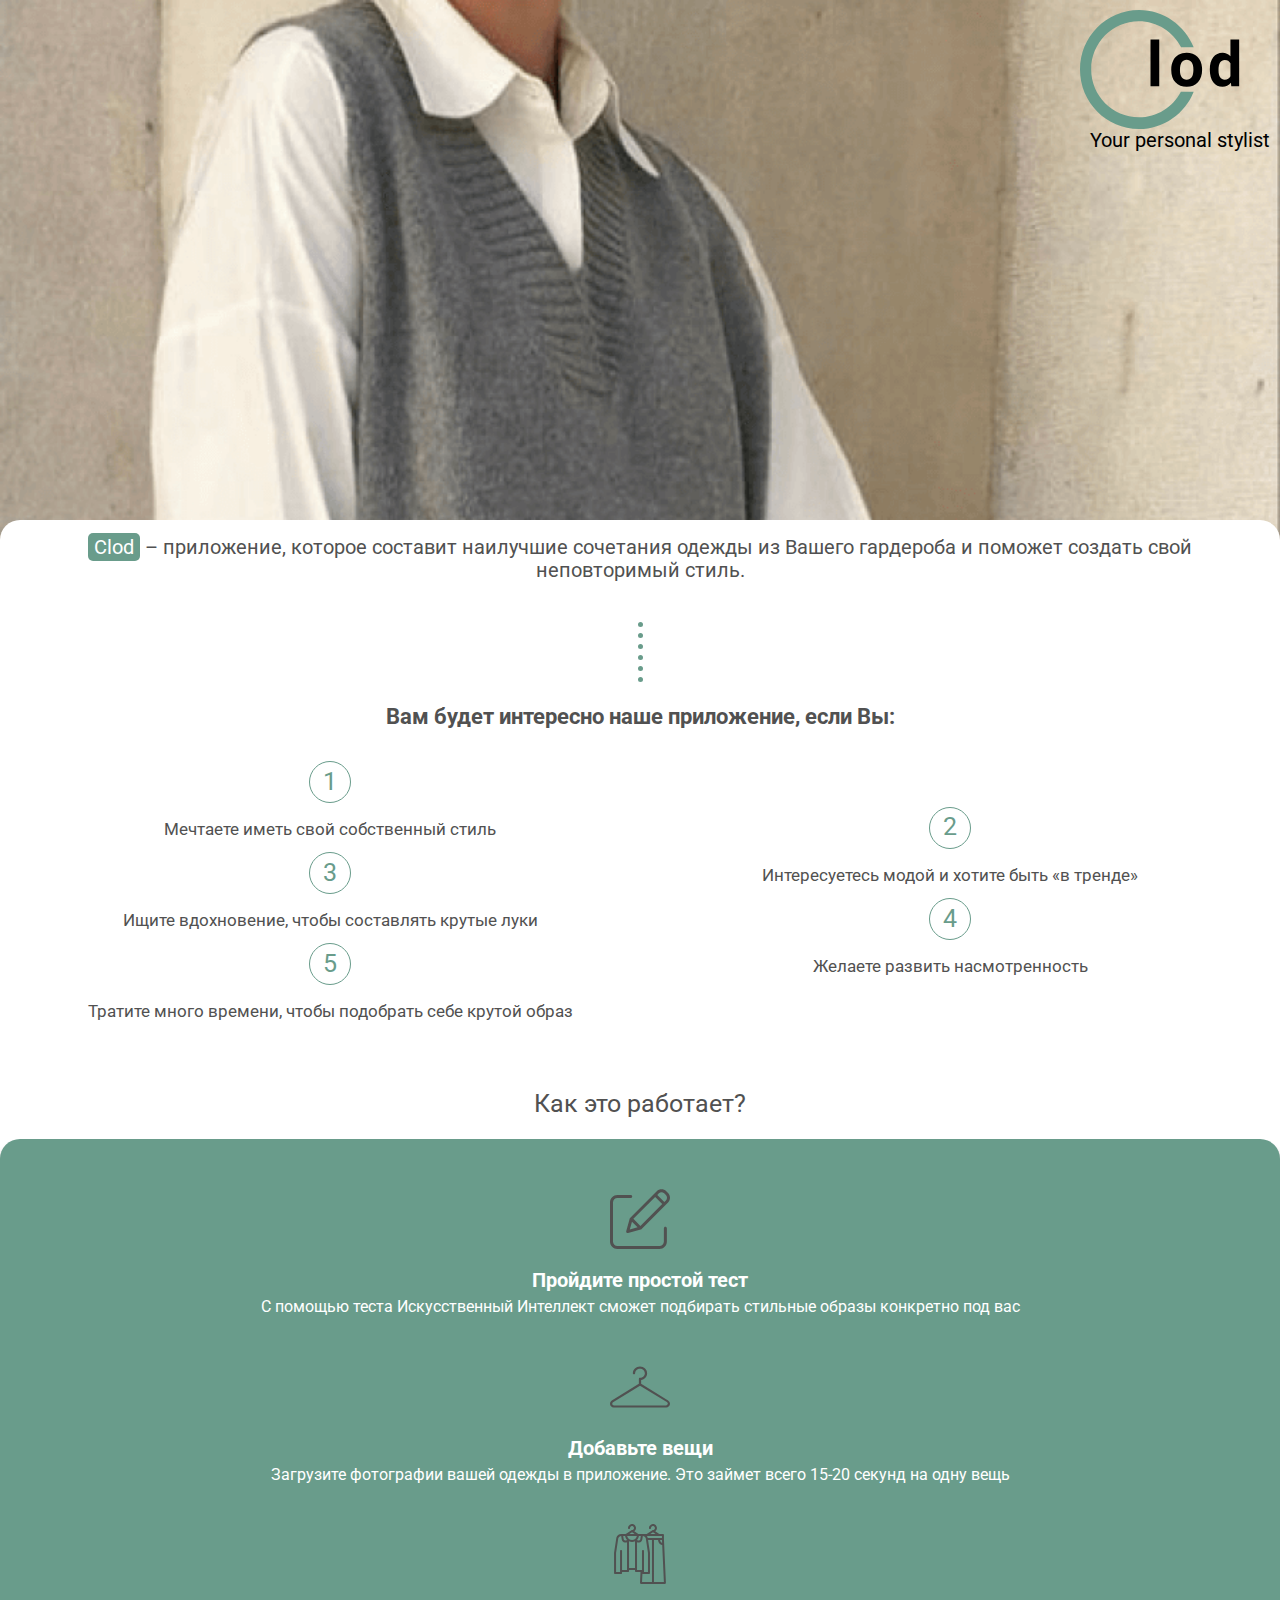
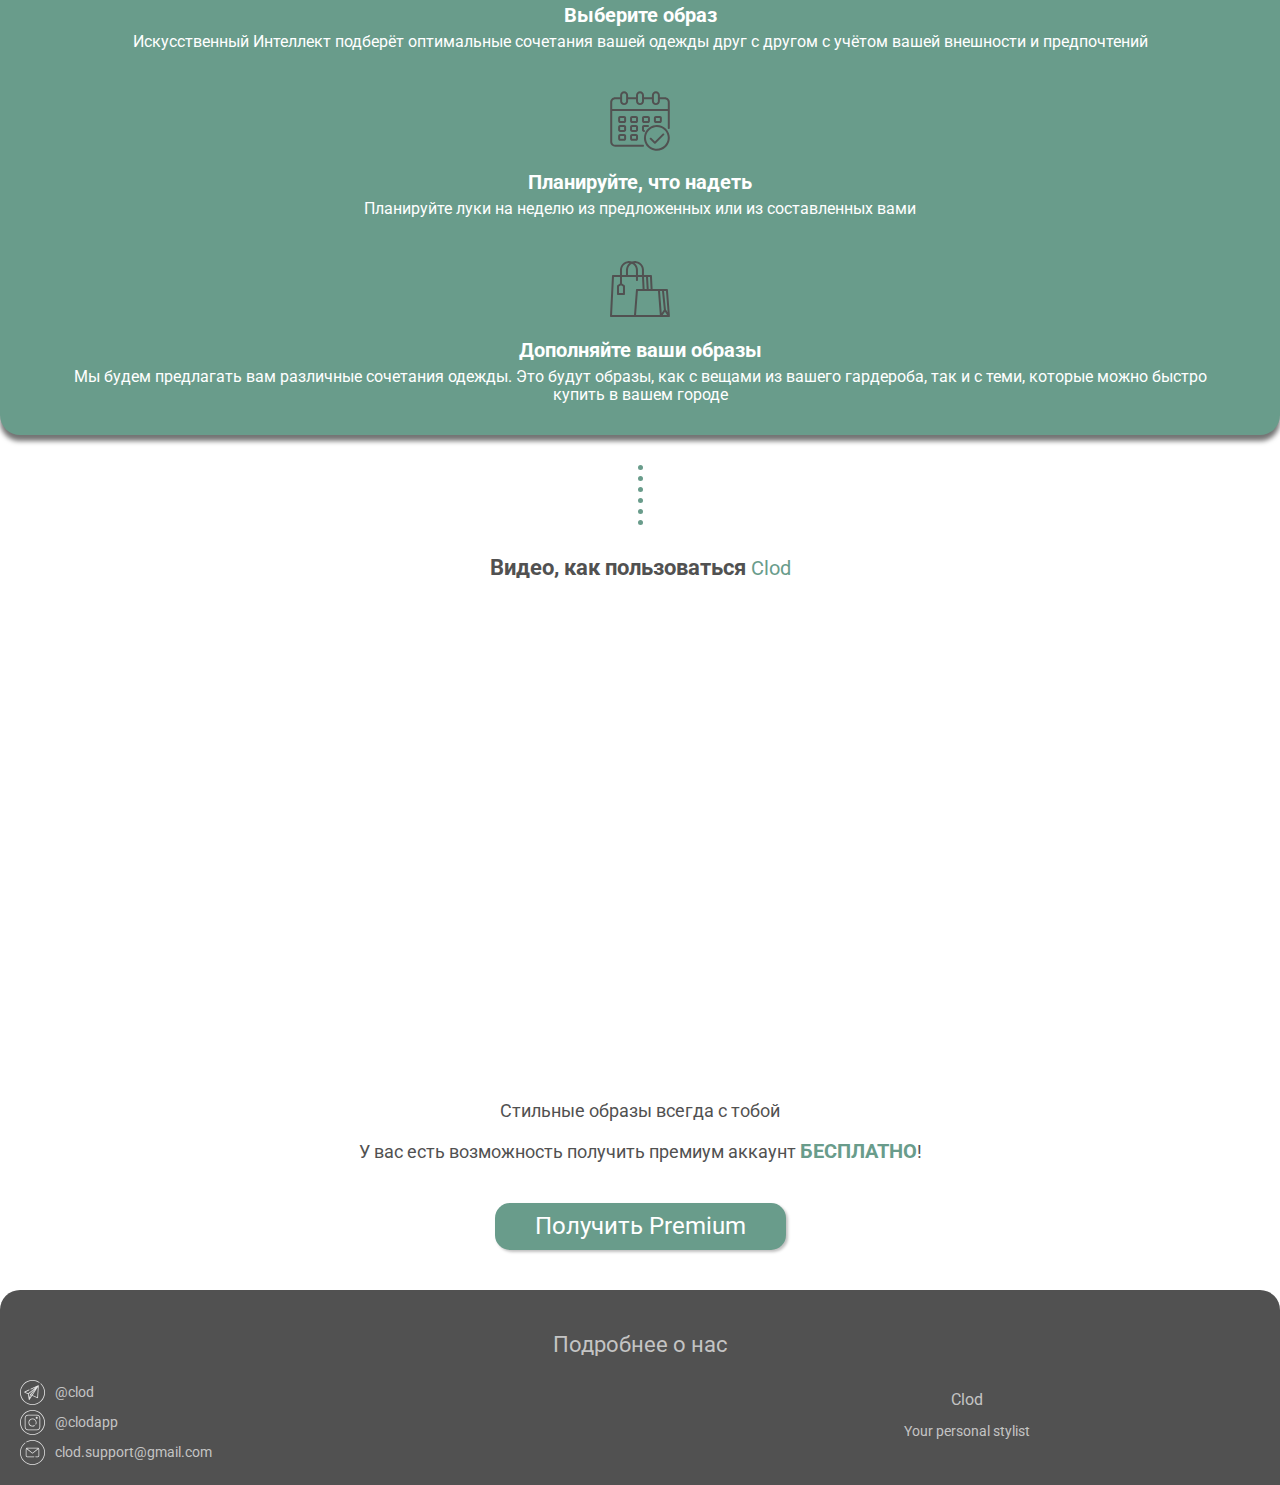
==== index.html @ 29c3e9a2 "правки" ====
<!DOCTYPE html>
<html lang="en">

<head>
    <meta charset="UTF-8">
    <meta name="viewport" content="width=device-width, initial-scale=1.0">
    <title>Clod</title>
    <link rel="shortcut icon" href="./public/logo.svg">
    <link rel="stylesheet" href="style.css">
    <link rel="stylesheet" href="normalize.css">
    <link href="https://fonts.googleapis.com/css2?family=Roboto&display=swap" rel="stylesheet">
</head>

<body>
    <header>
        <div>
            <img src="./public/logo.svg" alt="">
            <span>Your personal stylist</span>
        </div>
    </header>
    <section class="interest">
        <p class="interest_text">
            <span class="interest_text_label">Clod</span>
            – приложение, которое составит наилучшие сочетания одежды из Вашего гардероба и поможет создать свой неповторимый стиль.
        </p>
        <li class="dots">
            <ul class="dots_element"></ul>
            <ul class="dots_element"></ul>
            <ul class="dots_element"></ul>
            <ul class="dots_element"></ul>
            <ul class="dots_element"></ul>
            <ul class="dots_element"></ul>
        </li>
        <div class="condition">
            <p class="condition_text">
                Вам будет интересно наше приложение, если Вы:
            </p>
            <li class="condition_pointList">
                <ul class="condition_point">
                    <div><span>1</span></div>
                    <p>Мечтаете иметь свой собственный стиль</p>
                </ul>
                <ul class="condition_point">
                    <div><span>2</span></div>
                    <p>Интересуетесь модой и хотите быть «в тренде»</p>
                </ul>
                <ul class="condition_point">
                    <div><span>3</span></div>
                    <p>Ищите вдохновение, чтобы составлять крутые луки</p>
                </ul>
               
                <ul class="condition_point">
                    <div><span>4</span></div>
                    <p>Желаете развить насмотренность</p>
                </ul>
                <ul class="condition_point">
                    <div><span>5</span></div>
                    <p>Тратите много времени, чтобы подобрать себе крутой образ</p>
                </ul>

            </li>
        </div>
        <h2 class="how_header">
            Как это работает?
        </h2>
    </section>
    <section class="how">
        <div class="how_point">
            <img src="./public/pen.svg" alt="">
            <h3>Пройдите простой тест</h3>
            <p>С помощью теста Искусственный Интеллект сможет подбирать стильные образы конкретно под вас</p>
        </div>
        <div class="how_point">
            <img src="./public/hanger.svg" alt="">
            <h3>Добавьте вещи</h3>
            <p>Загрузите фотографии вашей одежды в приложение. Это займет всего 15-20 секунд на одну вещь</p>
        </div>
        <div class="how_point">
            <img src="./public/cloths.svg" alt="">
            <h3>Выберите образ</h3>
            <p>Искусственный Интеллект подберёт оптимальные сочетания вашей одежды друг с другом с учётом вашей
                внешности и предпочтений</p>
        </div>
        <div class="how_point">
            <img src="./public/calendar.svg" alt="">
            <h3>Планируйте, что надеть</h3>
            <p>Планируйте луки на неделю из предложенных или из составленных вами</p>
        </div>
        <div class="how_point">
            <img src="./public/package.svg" alt="">
            <h3>Дополняйте ваши образы</h3>
            <p>Мы будем предлагать вам различные сочетания одежды. Это будут образы, как с вещами из вашего гардероба,
                так и с теми, которые можно быстро купить в вашем городе</p>
        </div>
    </section>
    <section class="video">
        <li class="dots">
            <ul class="dots_element"></ul>
            <ul class="dots_element"></ul>
            <ul class="dots_element"></ul>
            <ul class="dots_element"></ul>
            <ul class="dots_element"></ul>
            <ul class="dots_element"></ul>
        </li>
        <h2 class="video_header">Видео, как пользоваться <span>Clod</span></h2>
            <iframe width="270" height="480" src="https://www.youtube.com/embed/_zCqvM69q6k" frameborder="0" allow="accelerometer; autoplay; clipboard-write; encrypted-media; gyroscope; picture-in-picture" allowfullscreen></iframe>

        <h3 class="video_style">Стильные образы всегда с тобой</h3>
        <h4 class="video_get">У вас есть возможность получить премиум аккаунт <span>БЕСПЛАТНО</span>!</h4>
        <a href="./thank.html" class="video_button">Получить Premium</a>
    </section>
    <footer>
        <h3 class="footer_header">Подробнее о нас</h3>
        <div class="footer_contactData">
            <div>
                <img src="./public/teleg.svg" alt="">
                <a href="https://t.me/clodapp">@clod</a>
            </div>
            <div>
                <img src="./public/inst.svg" alt="">
                <a href="https://www.instagram.com/clod.app/">@clodapp</a>
            </div>
            <div>
                <img src="./public/mail.svg" alt="">
                <a href="mailto: clod.support@gmail.com">clod.support@gmail.com</a>
            </div>
        </div>

        <div class="footer_tagline">
            <h4>Clod</h4>
            <p>Your personal stylist</p>
        </div>
    </footer>
</body>

</html>
---- style.css ----
* {
    font-family: 'Roboto', sans-serif;
font-style: normal;
font-weight: normal;
font-size: 20px;
text-align: center;
}

a, a:hover, a:focus, a:active {
    text-decoration: none;
    color: inherit;
}

/* HEADER */

header {
    background-image: url('./public/header_bg.png');
    background-repeat: no-repeat;
    background-size: cover;
    min-height: 60vh;
}

header div {
    padding-top: 10px;
    display: grid;
    flex-direction: column;
    justify-content: end;
    align-items: flex-end;
}


/* INTEREST */

.interest {
    margin-bottom: 0;
}
.interest_text{
    position: relative;
    top: -40px;
    background-color: white;
    border-top-left-radius: 20px;
    border-top-right-radius: 20px;
    padding: 16px 16px 0 16px;
    margin-bottom: 0;
    color: #515151;
}

.interest_text_label {
    color: white;
    background-color: #699C8B;
    padding: 2px 6px;
    border-radius: 5px;
}


.dots {
    display: grid;
    row-gap: 6px;
    justify-content: center;
    margin-top: 0px;
}
.dots_element {
    margin: 0px;
    padding-inline-start:unset;
    content: '';
    width: 5px;
    height: 5px;
    background-color: #699C8B;
    border-radius: 50%;
}

.condition_text {
    font-size: 22px;
    font-weight: bold;
    color: #515151;
}

.condition_pointList {
    display: grid;
    padding: 10px;
}

.condition_point {
    padding-inline-start: unset;
    display: grid;
    grid-auto-flow: row;
    width: 50vw;
    margin-top: -70px;
}

.condition_point:first-child {
    margin-top: 0;
}

.condition_point:nth-child(2n) {
    justify-self: flex-end;
}

.condition_point div {
    display: grid;
    width: 40px;
    height: 40px;
    border-radius: 50%;
    border: 1px solid #699C8B;
    color: #699C8B;
    font-size: 24px;
    justify-content: center;
    align-content: center;
    justify-self: center;
}

.condition_point div span {
    font-size: 25px;
}


.condition_point p {
    font-size: 17px;
    color: #515151;
}

.how_header {
    color: #515151;
    font-size: 25px;
}

/* HOW */


.how {
    background: #699C8B;
    border-radius: 20px;
    padding: 20px 36px;
    -webkit-box-shadow: 0px 6px 5px 0px rgba(0,0,0,0.55);
-moz-box-shadow: 0px 6px 5px 0px rgba(0,0,0,0.55);
box-shadow: 0px 6px 5px 0px rgba(0,0,0,0.55);
}

.how_point {
    display: grid;
    color: white;
    justify-content: center;
    align-content: center;
    align-items: center;
}

.how_point img {
    width: 60px;
    height: 60px;
    justify-self: center;
    margin-bottom: 14px;
    margin-top: 30px;
}

.how_point h3 {
    font-size: 20px;
    width: 500;
    margin: 6px;
    font-weight: bold;
}

.how_point p {
    font-size: 16px;
    width: 400;
    margin: 0px 10px 10px;
}



/* VIDEO */

.video {
    margin-top: 30px;
}

.video_header {
    font-size: 22px;
    color: #515151;
    margin-top: 30px;
    font-weight: bold;
}

.video_header span {
    color:#699C8B;
}

.video_style {
    font-size: 18px;
    color: #515151;
}

.video_get {
    font-size: 18px;
    color: #515151;
    margin: 10px;
}

.video_get span{
    color:#699C8B;
    font-weight: bold;
}

.video_button {
    display: inline-block;
    color: white;
    border: none;
    outline: none;
    background-color: #699C8B;
    font-size: 24px;
    margin-top: 30px;
    margin-bottom: 40px;
    padding: 10px 40px;
    border-radius: 15px;
    text-decoration: none;
    -webkit-box-shadow: 2px 2px 3px rgba(0, 0, 0, 0.25);
-moz-box-shadow: 2px 2px 3px rgba(0, 0, 0, 0.25);
box-shadow: 2px 2px 3px rgba(0, 0, 0, 0.25);
}



/* FOOTER */

footer{ 
    background-color: #515151;
    color: #C4C4C4;
    border-top-left-radius: 20px;
    border-top-right-radius: 20px;
    padding: 20px;
    display: grid;
    grid-template-areas:
     'header header'
     'data tagline'
    ;
}

.footer_header {
    grid-area: header;
    font-size: 22px;
}

.footer_contactData {
    grid-area: data;
    display: grid;
    gap: 5px;
}

.footer_contactData div {
    display: grid;
    grid-auto-flow: column;
    justify-content: start;
    gap: 10px;
    align-content: center;
    align-items: center;
}

.footer_contactData img {
    width: 25px;
    height: 25px;
}
.footer_contactData a {
    font-size: 14px;
}


.footer_tagline {
    grid-area: tagline;
    justify-self: center;
    align-self: center;
}

.footer_tagline h4 {
    font-size: 16px;
    margin: 0px;
}

.footer_tagline p {
    font-size: 14px;
}
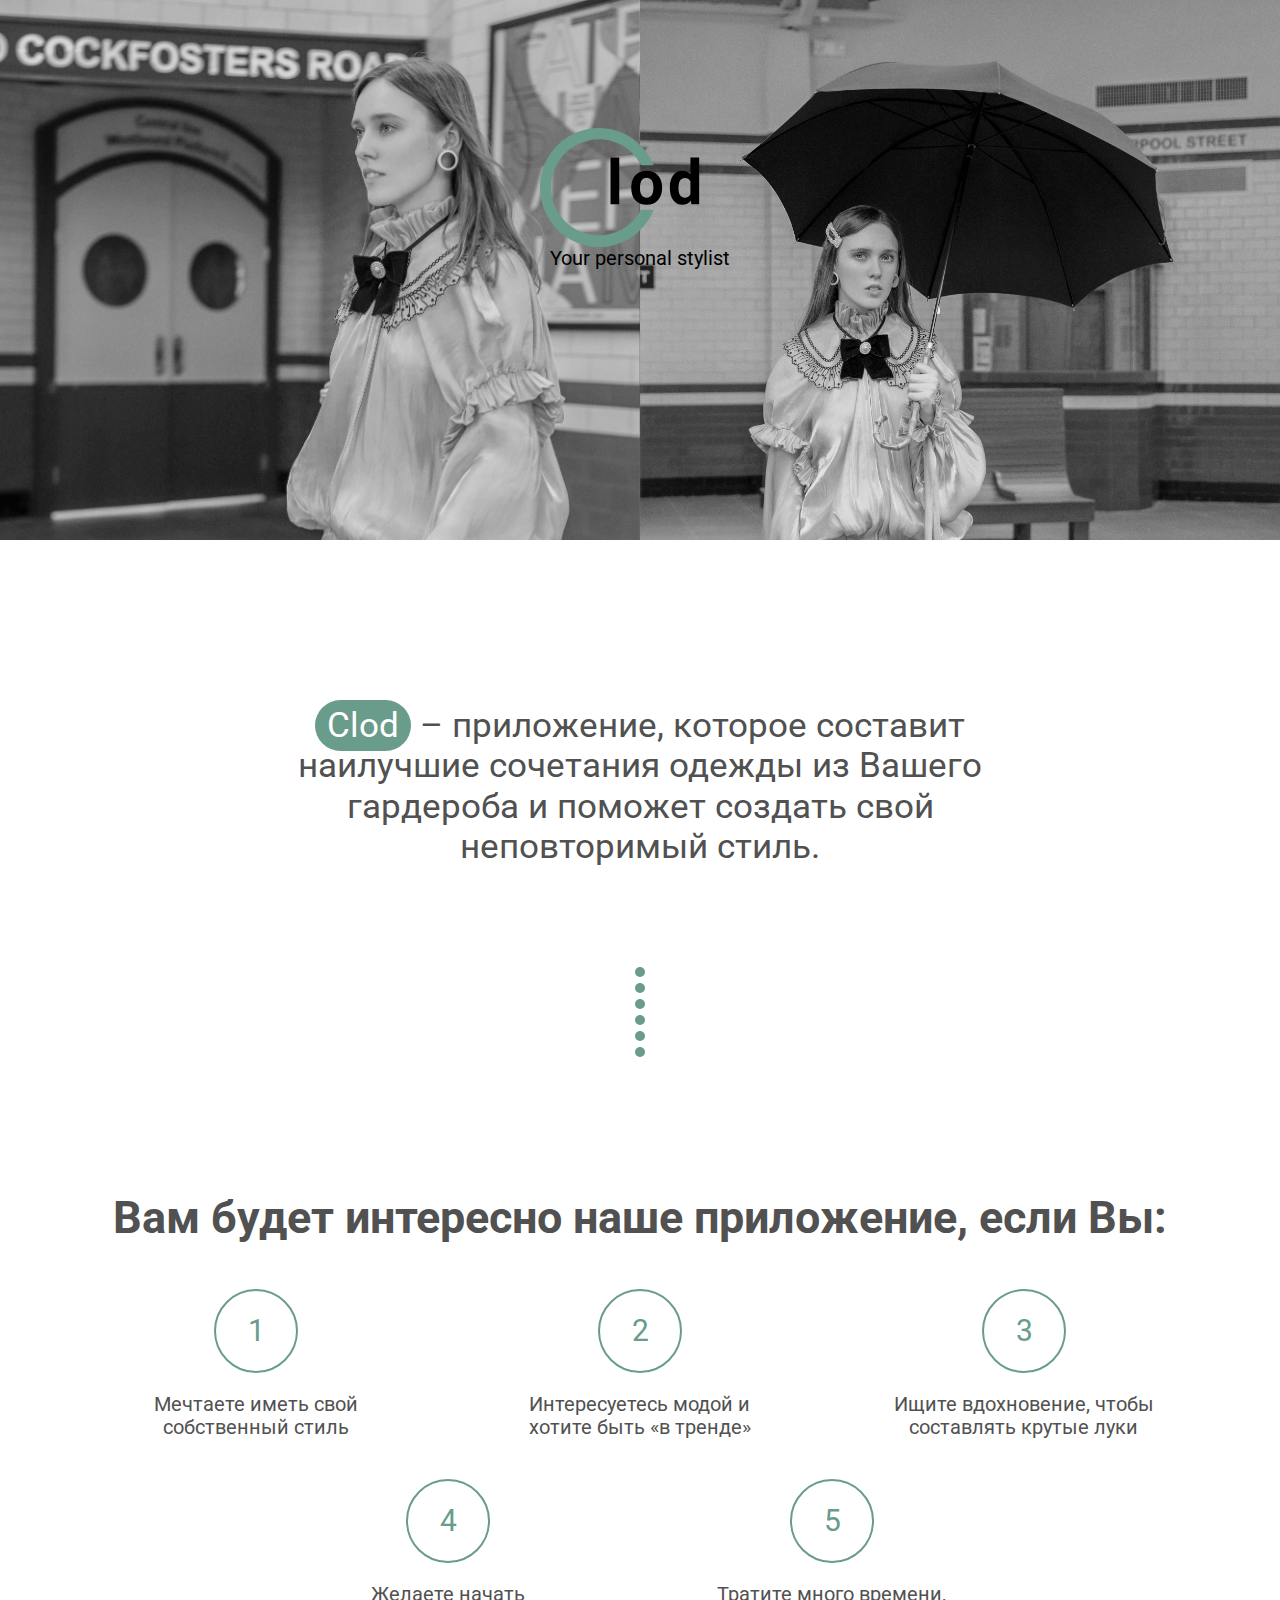
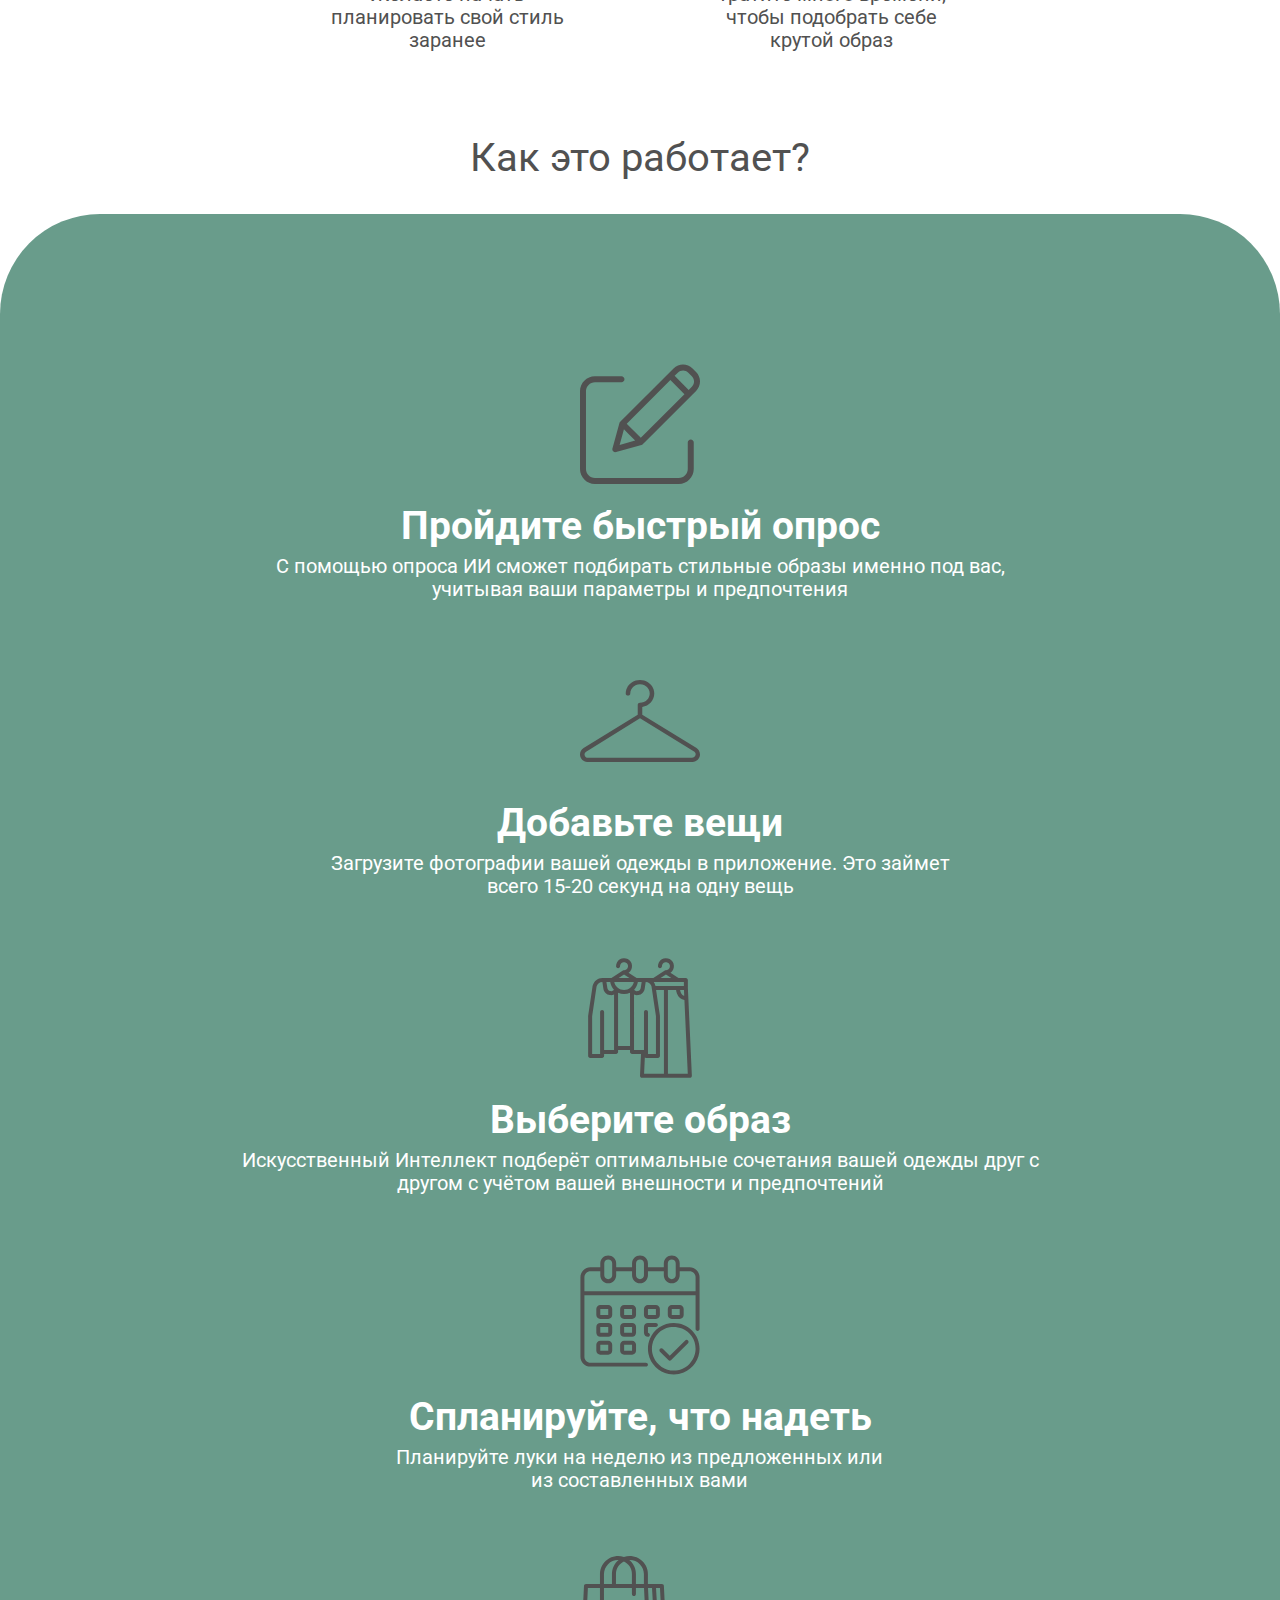
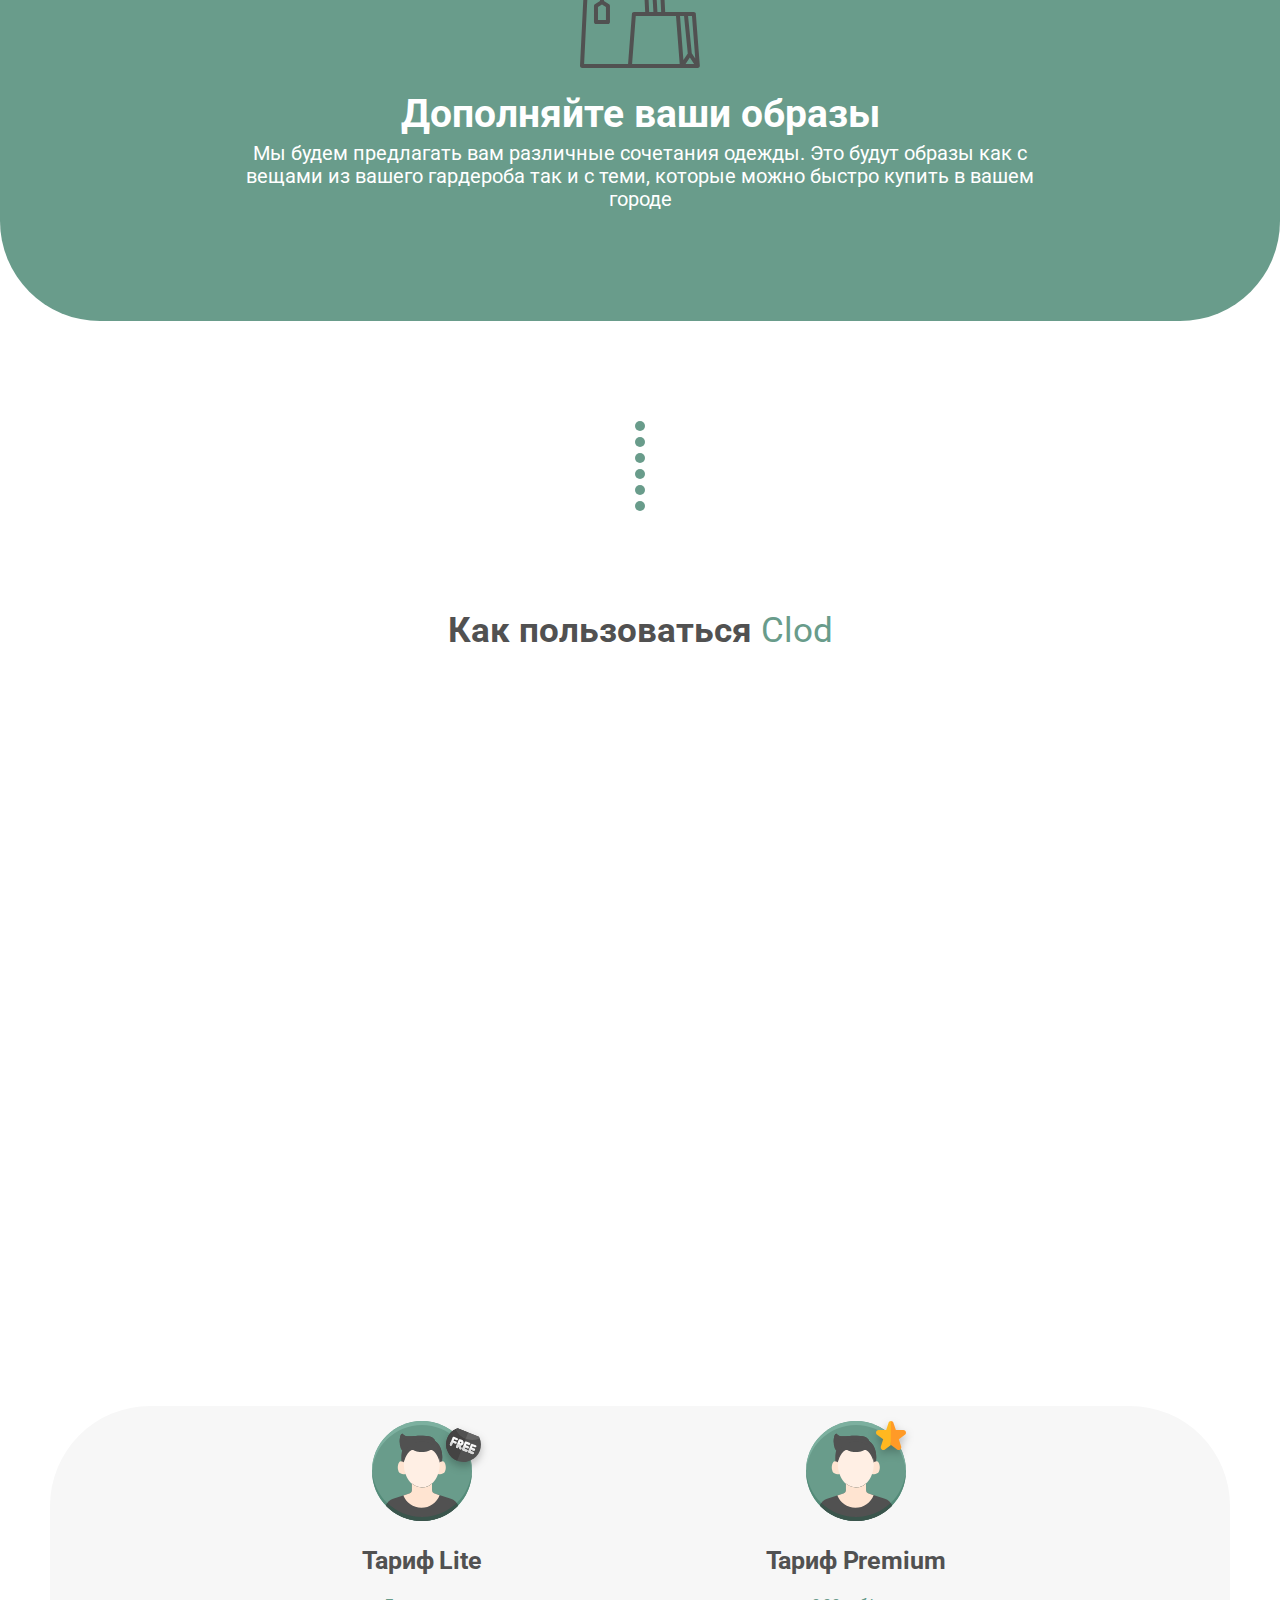
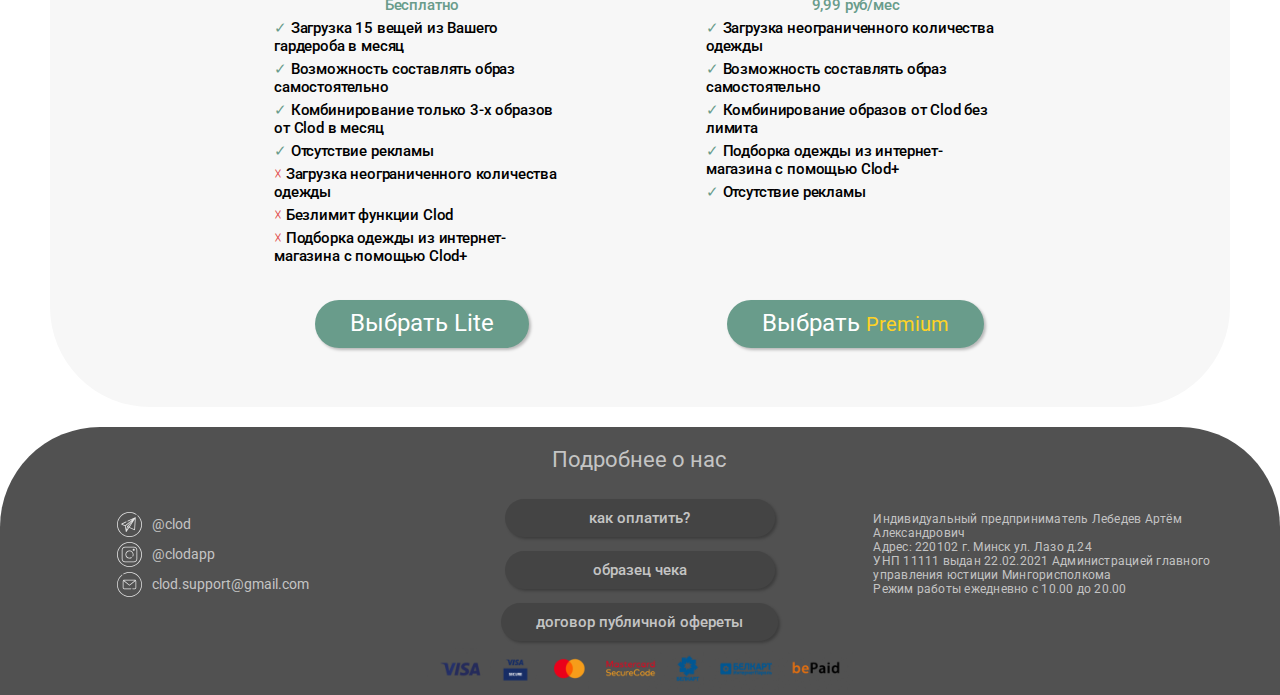
==== commit 38a4a00b: "desktop design" ====
--- a/index.html
+++ b/index.html
@@ -8,15 +8,20 @@
     <link rel="shortcut icon" href="./public/logo.svg">
     <link rel="stylesheet" href="style.css">
     <link rel="stylesheet" href="normalize.css">
+    <link rel="stylesheet" href="desktop.css">
     <link href="https://fonts.googleapis.com/css2?family=Roboto&display=swap" rel="stylesheet">
 </head>
 
 <body>
     <header>
-        <div>
-            <img src="./public/logo.svg" alt="">
-            <span>Your personal stylist</span>
+        <div class="pic1">
+            <div class="logo">
+                <img src="./public/logo.svg" alt="">
+                <span>Your personal stylist</span>
+            </div>
         </div>
+        <div class="pic2"></div>
+       
     </header>
     <section class="interest">
         <p class="interest_text">
@@ -51,7 +56,7 @@
                
                 <ul class="condition_point">
                     <div><span>4</span></div>
-                    <p>Желаете развить насмотренность</p>
+                    <p>Желаете начать планировать свой стиль заранее</p>
                 </ul>
                 <ul class="condition_point">
                     <div><span>5</span></div>
@@ -67,8 +72,8 @@
     <section class="how">
         <div class="how_point">
             <img src="./public/pen.svg" alt="">
-            <h3>Пройдите простой тест</h3>
-            <p>С помощью теста Искусственный Интеллект сможет подбирать стильные образы конкретно под вас</p>
+            <h3>Пройдите быстрый опрос</h3>
+            <p>С помощью опроса ИИ сможет подбирать стильные образы именно под вас, учитывая ваши параметры и предпочтения</p>
         </div>
         <div class="how_point">
             <img src="./public/hanger.svg" alt="">
@@ -83,13 +88,13 @@
         </div>
         <div class="how_point">
             <img src="./public/calendar.svg" alt="">
-            <h3>Планируйте, что надеть</h3>
+            <h3>Спланируйте, что надеть</h3>
             <p>Планируйте луки на неделю из предложенных или из составленных вами</p>
         </div>
         <div class="how_point">
             <img src="./public/package.svg" alt="">
             <h3>Дополняйте ваши образы</h3>
-            <p>Мы будем предлагать вам различные сочетания одежды. Это будут образы, как с вещами из вашего гардероба,
+            <p>Мы будем предлагать вам различные сочетания одежды. Это будут образы как с вещами из вашего гардероба
                 так и с теми, которые можно быстро купить в вашем городе</p>
         </div>
     </section>
@@ -102,14 +107,56 @@
             <ul class="dots_element"></ul>
             <ul class="dots_element"></ul>
         </li>
-        <h2 class="video_header">Видео, как пользоваться <span>Clod</span></h2>
-            <iframe width="270" height="480" src="https://www.youtube.com/embed/_zCqvM69q6k" frameborder="0" allow="accelerometer; autoplay; clipboard-write; encrypted-media; gyroscope; picture-in-picture" allowfullscreen></iframe>
+        <h2 class="video_header">Как пользоваться <span>Clod</span></h2>
+            <iframe width="270" height="480" src="https://www.youtube.com/embed/vIPNfnZXNJo" frameborder="0" allow="accelerometer; autoplay; clipboard-write; encrypted-media; gyroscope; picture-in-picture" allowfullscreen></iframe>
 
-        <h3 class="video_style">Стильные образы всегда с тобой</h3>
-        <h4 class="video_get">У вас есть возможность получить премиум аккаунт <span>БЕСПЛАТНО</span>!</h4>
-        <a href="./thank.html" class="video_button">Получить Premium</a>
+      
+        <div class="price" >
+            <div class="price_user">
+                <div class="price_user-img-container">
+                    <img src="./public/user.svg" alt=""><img class="additional" src="./public/free.svg" style="transform: translate(15px);" alt=""> 
+                </div>
+                <h2>Тариф Lite </2>
+                <h3>Бесплатно</h3>
+                <div>
+                    <p class="ok">✓ Загрузка 15 вещей из Вашего гардероба в месяц</p>
+                    <p class="ok">✓ Возможность составлять образ самостоятельно</p>
+                    <p class="ok">✓ Комбинирование только 3-х образов от Clod в месяц</p>
+                    <p class="ok">✓ Отсутствие рекламы</p>
+                    <p class="cross">☓ Загрузка неограниченного количества одежды</p>
+                    <p class="cross">☓ Безлимит функции Clod</p>
+                    <p class="cross">☓ Подборка одежды из интернет-магазина с помощью Clod+ </p>
+                </div>
+             
+                <a href="./app" class="video_button">Выбрать Lite</a>
+            </div>
+            <div class="price_user">
+                <div class="price_user-img-container">
+                    <img src="./public/user.svg" alt=""><img class="additional" src="./public/start.svg" alt=""> 
+                </div>
+               
+                <h2>Тариф Premium </2>
+                <h3>9,99 руб/мес</h3>
+                <div>
+                    <p class="ok">✓ Загрузка неограниченного количества одежды</p>
+                    <p class="ok">✓ Возможность составлять образ самостоятельно</p>
+                    <p class="ok">✓ Комбинирование образов от Clod без лимита</p>
+                    <p class="ok">✓ Подборка одежды из интернет-магазина с помощью Clod+</p>
+                    <p class="ok">✓ Отсутствие рекламы</p>
+                </div>
+                <a href="./app" class="video_button">Выбрать <span>Premium</span></a>
+            </div>
+        </div>
     </section>
     <footer>
+        <div class="payments">
+            <a href="https://yadi.sk/i/N4idGKxlLxEtuQ" class="video_button">как оплатить?</a>
+            <a href="https://yadi.sk/d/qoUvsSC5tWFWOA" class="video_button">образец чека</a>
+            <a href="./public_offeret.html" class="video_button">договор публичной офереты</a>
+            <a href="https://bepaid.by/">
+                <img   src="./public/pay-icons.png" alt="">
+            </a>
+        </div>
         <h3 class="footer_header">Подробнее о нас</h3>
         <div class="footer_contactData">
             <div>
@@ -130,6 +177,18 @@
             <h4>Clod</h4>
             <p>Your personal stylist</p>
         </div>
+        <div id="wb_element_instance85" class="wb_element wb_text_element" data-plugin="TextArea" style=" line-height: normal;">
+            <p class="wb-stl-custom1"><span >Индивидуальный предприниматель Лебедев Артём Александрович</span></p>
+
+            <p class="wb-stl-custom1"><span >Адрес:&nbsp;220102&nbsp;г. Минск ул. Лазо д.24</span></p>
+            
+            <p class="wb-stl-custom1"><span >УНП&nbsp;11111 выдан&nbsp;22.02.2021&nbsp;Администрацией&nbsp;главного управления юстиции Мингорисполкома</span></p>
+            
+            
+            <p class="wb-stl-custom1"><span >Режим работы&nbsp;ежедневно с 10.00 до 20.00</span></p>
+            
+            
+            </div>
     </footer>
 </body>
 
--- a/style.css
+++ b/style.css
@@ -14,18 +14,20 @@
 /* HEADER */
 
 header {
-    background-image: url('./public/header_bg.png');
+    background-image: url('./public/header1.png');
     background-repeat: no-repeat;
     background-size: cover;
     min-height: 60vh;
 }
 
-header div {
-    padding-top: 10px;
+header .logo {
+    padding-top: 50px;
+    padding-left: 57px;
     display: grid;
     flex-direction: column;
-    justify-content: end;
-    align-items: flex-end;
+    justify-content: start;
+    align-items: flex-start;
+    align-content: flex-start;
 }
 
 
@@ -131,9 +133,6 @@
     background: #699C8B;
     border-radius: 20px;
     padding: 20px 36px;
-    -webkit-box-shadow: 0px 6px 5px 0px rgba(0,0,0,0.55);
--moz-box-shadow: 0px 6px 5px 0px rgba(0,0,0,0.55);
-box-shadow: 0px 6px 5px 0px rgba(0,0,0,0.55);
 }
 
 .how_point {
@@ -209,12 +208,19 @@
     font-size: 24px;
     margin-top: 30px;
     margin-bottom: 40px;
-    padding: 10px 40px;
-    border-radius: 15px;
+    padding: 10px 35px;
+    border-radius: 40px;
     text-decoration: none;
     -webkit-box-shadow: 2px 2px 3px rgba(0, 0, 0, 0.25);
 -moz-box-shadow: 2px 2px 3px rgba(0, 0, 0, 0.25);
 box-shadow: 2px 2px 3px rgba(0, 0, 0, 0.25);
+width: fit-content;
+justify-self: center;
+height: fit-content;
+}
+
+.video_button span {
+    color: #FFD226;
 }
 
 
@@ -226,23 +232,30 @@
     color: #C4C4C4;
     border-top-left-radius: 20px;
     border-top-right-radius: 20px;
-    padding: 20px;
-    display: grid;
-    grid-template-areas:
-     'header header'
-     'data tagline'
+    /* padding: 20px; */
+    display: grid;
+    grid-template-areas: 
+    'header'
+    'data'
+    'payments'
+    'info'
     ;
 }
+
+
 
 .footer_header {
     grid-area: header;
     font-size: 22px;
+    margin: 20px;
 }
 
 .footer_contactData {
     grid-area: data;
     display: grid;
     gap: 5px;
+
+    margin: 20px;
 }
 
 .footer_contactData div {
@@ -264,9 +277,12 @@
 
 
 .footer_tagline {
+    display: none;
     grid-area: tagline;
     justify-self: center;
     align-self: center;
+
+    margin: 20px;
 }
 
 .footer_tagline h4 {
@@ -276,4 +292,124 @@
 
 .footer_tagline p {
     font-size: 14px;
+}
+
+
+.wb_element {
+    margin: 20px;
+    grid-area: info;
+}
+
+.wb-stl-custom1 {
+    margin: 0;
+}
+
+.wb-stl-custom1 span {
+    font-size: 14px;
+    text-align: left;
+    display: block;
+
+    font-family: Roboto;
+font-style: normal;
+font-weight: normal;
+font-size: 12px;
+line-height: 14px;
+letter-spacing: 0.02em;
+
+color: #C4C4C4;
+   
+    word-break: break-word;
+}
+
+.payments {
+    grid-area: payments;
+    display: grid;
+}
+
+.payments .video_button {
+    margin: 7px;
+    font-family: Roboto;
+font-style: normal;
+font-weight: 500;
+font-size: 15px;
+line-height: 18px;
+min-width: 200px;
+color: #C4C4C4;
+background: rgba(0,0,0,0.16);
+}
+
+.payments img {
+   width: 100%; 
+}
+
+.price_user-img-container {
+    position: relative;
+    width: fit-content;
+    justify-self: center;
+}
+.price_user-img-container .additional {
+    position: absolute;
+    filter: drop-shadow(0px 4px 4px rgba(0, 0, 0, 0.25));
+    right: 0;
+}
+
+
+.price {
+    margin: 15px;
+}
+
+.price .price_user {
+    margin-top: 15px;
+    display: grid;
+}
+
+.price img {
+    justify-self:center;
+}
+
+.price h2 {
+    font-family: Roboto;
+font-style: normal;
+font-weight: bold;
+font-size: 25px;
+line-height: 29px;
+letter-spacing: -0.165px;
+
+color: #515151;
+}
+
+.price h3 {
+
+    margin: 10px 0;
+    margin: 0px;
+    font-family: Roboto;
+font-style: normal;
+font-weight: 500;
+font-size: 15px;
+line-height: 18px;
+
+letter-spacing: -0.165px;
+
+color: #699C8B;
+}
+
+.price div p {
+    margin: 5px 3px;
+    font-size: 14px;
+    text-align: left;
+    display: block;
+    word-wrap:break-word;
+    font-family: Roboto;
+font-style: normal;
+font-weight: 500;
+font-size: 15px;
+line-height: 18px;
+letter-spacing: -0.165px;
+}
+
+.price div p.ok::first-letter {
+    color: #699C8B;
+}
+.price div p.cross::first-letter {
+    color: #E24E4E
 }--- a/desktop.css
+++ b/desktop.css
@@ -0,0 +1,158 @@
+@media (min-width: 700px) {
+
+   header {
+       display: grid;
+       grid-template-columns: 1fr 1fr;
+   }
+
+   header .logo {
+       right: 0;
+       top: 50%;
+       position: absolute;
+       padding: 0px;
+       transform: translate(50%, -100%);
+   }
+   .pic1 {
+    position: relative;
+    background-image: url('./public/header1.png');
+    background-repeat: no-repeat;
+    background-size: cover;
+   }
+   .pic2 {
+    background-image: url('./public/header2.png');
+    background-repeat: no-repeat;
+    background-size: cover;
+   }
+
+
+    .interest {
+        display: grid;
+        justify-items: center;
+    }
+    
+    .interest_text {
+        max-width: 780px;
+        top: 0;
+        margin-top: 150px;
+        font-size: 35px;
+    }
+
+    .interest_text_label {
+        font-size: 35px;
+        border-radius: 35px;
+        padding: 5px 12px
+    }
+    
+    .dots {
+        margin: 100px 0px;
+    }
+
+    .dots_element {
+        width: 10px;
+        height: 10px;
+    }
+
+    .condition {
+        display: grid;
+    }
+
+    .condition_text {
+        font-size: 45px;
+        margin: 35px 100px;
+    }
+
+    .condition_pointList {
+        max-width: 90vw;
+        display: flex;
+        justify-content: center;
+        flex-wrap: wrap;
+        justify-self: center;
+        align-items: self-end;
+
+    }
+
+    .condition_point, .condition_point:nth-child(2n) {
+        justify-self: center;
+        margin-top: 0px;
+        width: 30vw;
+        justify-items: center;
+    }
+    .condition_point div {
+        width: 80px;
+        height: 80px;
+        border-width: 2px;
+    }
+    .condition_point div span {
+        font-size: 30px;
+    }
+    .condition_point p {
+        width: 70%;
+        text-align: center;
+        font-size: 20px;
+    }
+    .how {
+        border-radius: 100px ;
+        padding: 100px 36px
+    }
+    .how_header {
+        font-size: 40px;
+    }
+
+    .how_point {
+        justify-items: center;
+    }
+
+    .how_point img {
+        margin-top: 50px;
+        width: 120px;
+        height: 120px;
+    }
+
+    .how_point h3 {
+        font-size: 39px;
+    }
+    .how_point p {
+        font-size:  20px;
+        width: 70%;
+    }
+
+    .video_header {
+        font-size: 35px;
+    }
+    .video_header span {
+        font-size: 35px;
+    }
+    iframe {
+        height: 700px;
+        width: 393px;
+    }
+
+    .price {
+        display: grid;
+        grid-auto-flow: column;
+        justify-content: center;
+        justify-items: center;
+        background: #F7F7F7;
+        margin: 20px 50px;
+        border-radius: 100px;
+    }
+    .price .price_user {
+        grid-template-rows: 0.5fr 0.3fr 0.1fr 1.5fr 0.8fr;
+        width: 70%;
+    }
+
+    footer {
+        border-top-right-radius: 100px;
+        border-top-left-radius: 100px;
+        grid-template-columns: 1fr 1fr 1fr;
+        grid-template-areas: 
+        'header header header'
+        'data payments info'
+        '. payments info'
+        ;
+    }
+
+    .footer_contactData {
+        justify-self: center;
+    }
+}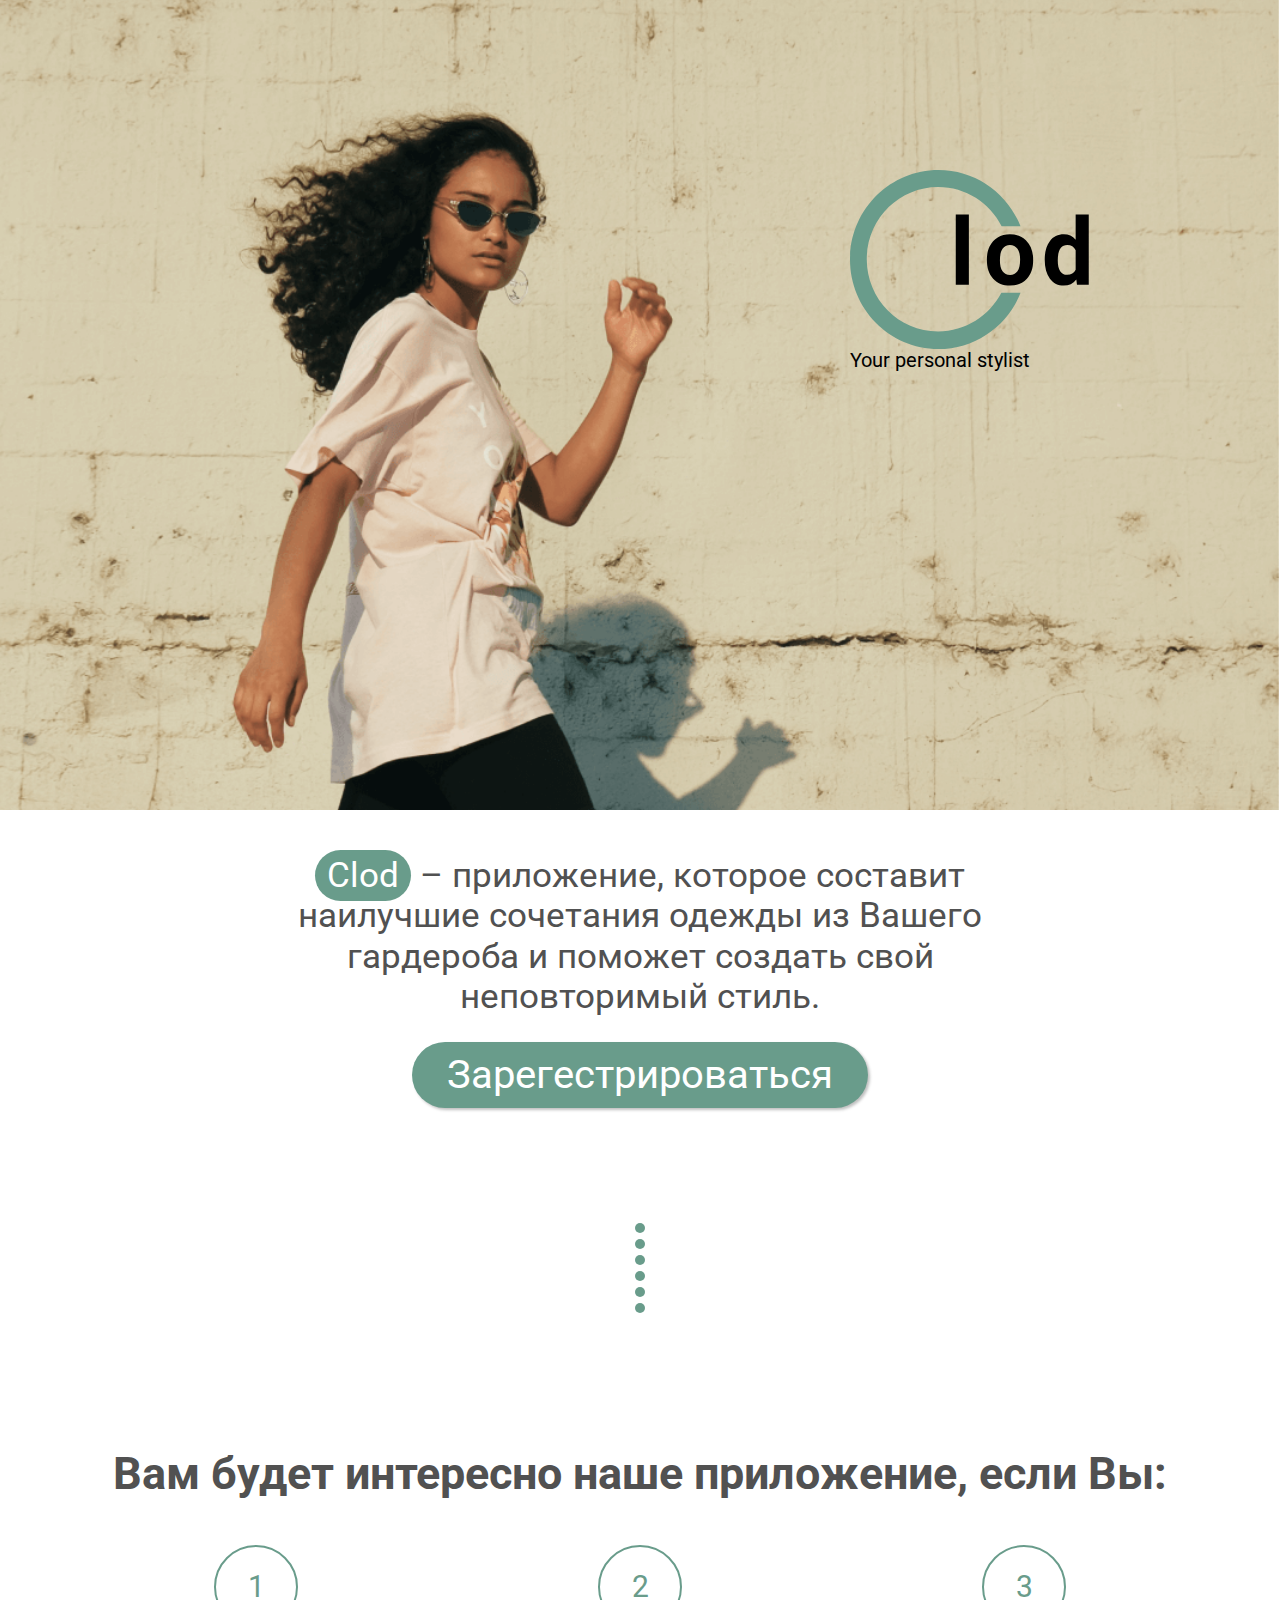
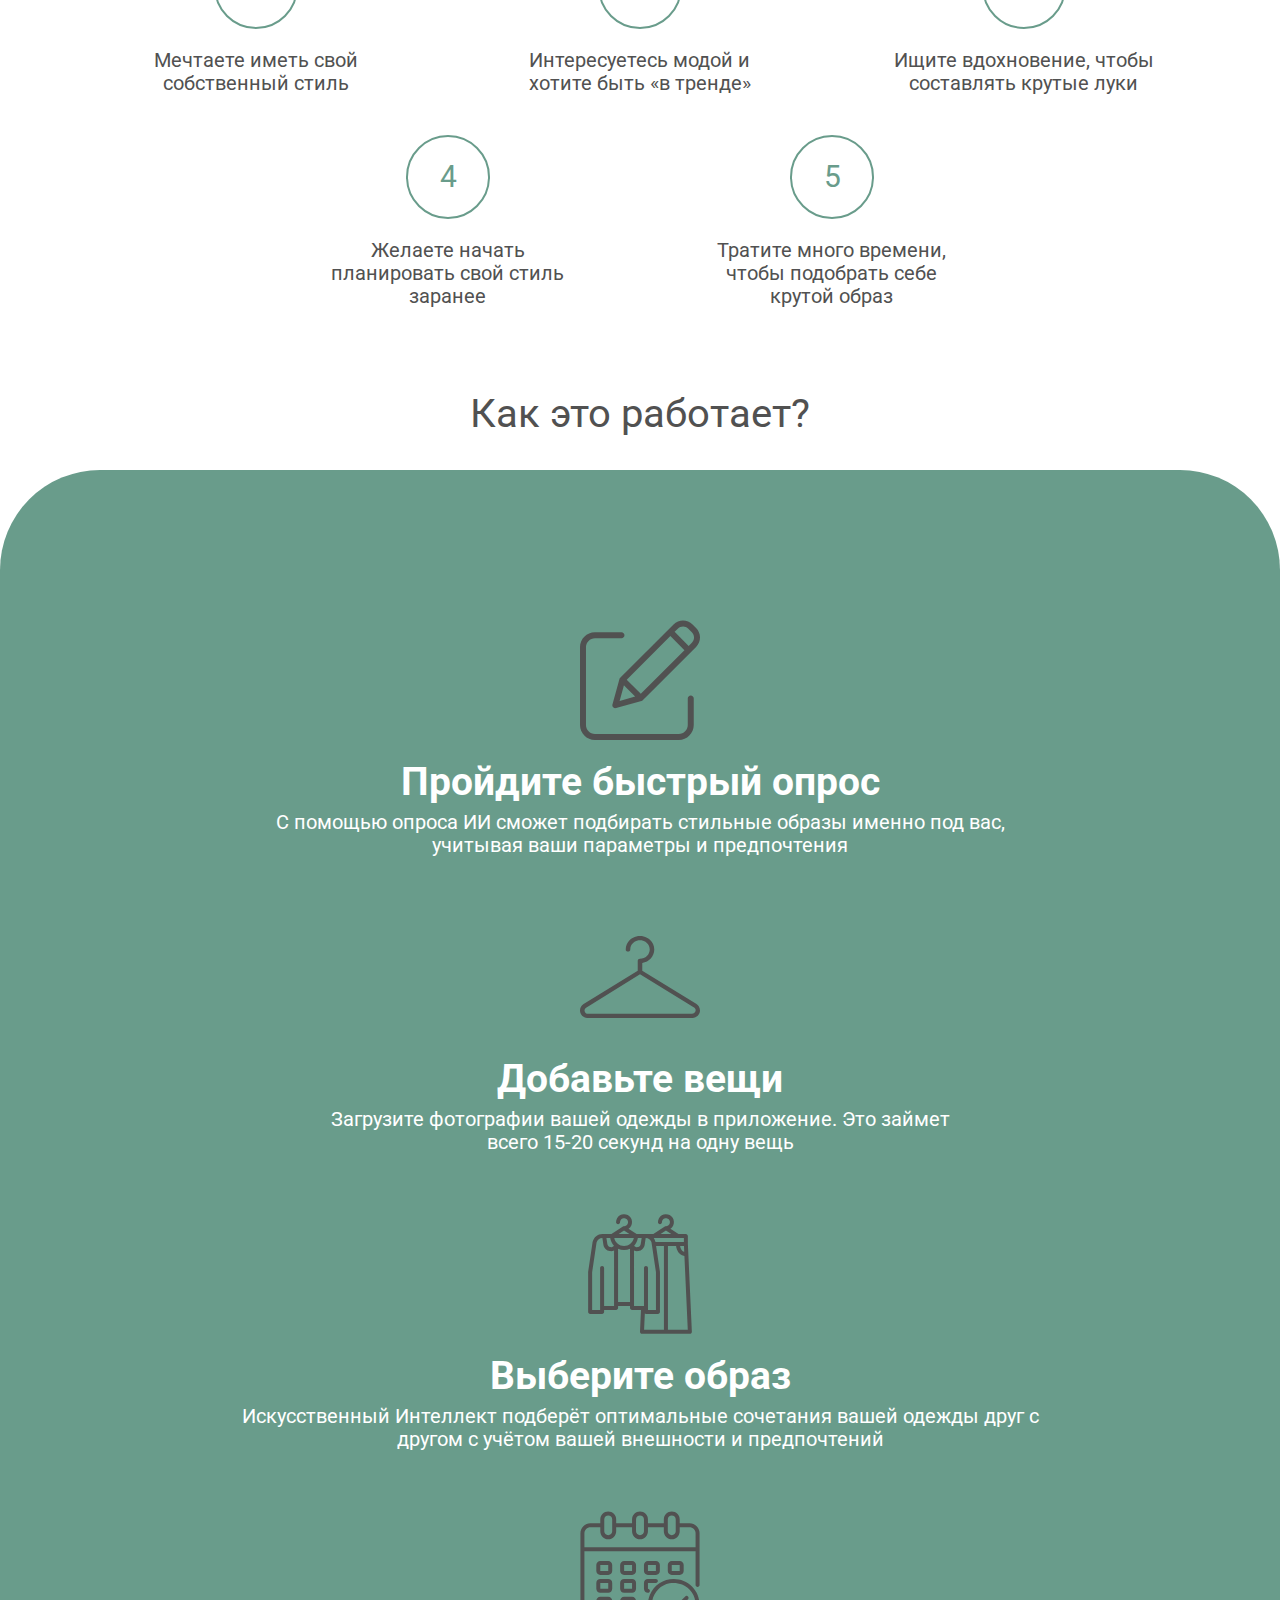
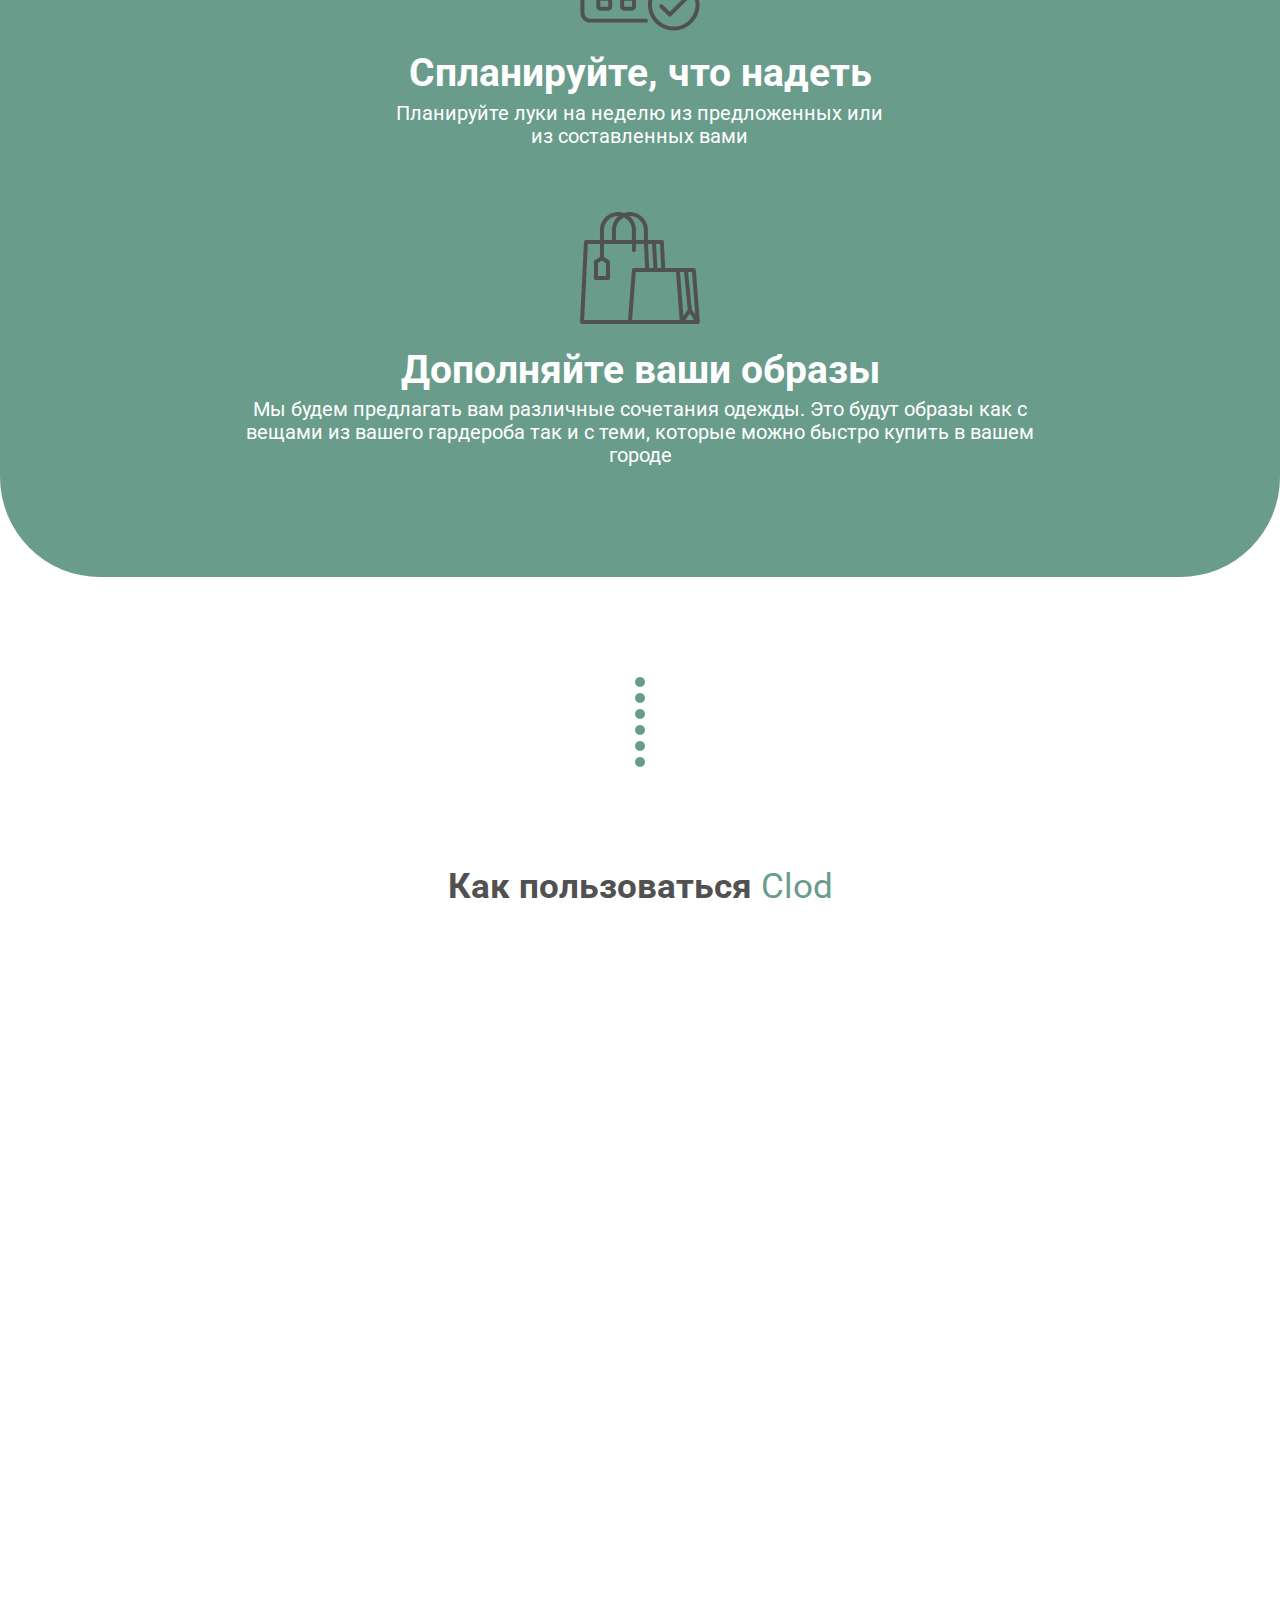
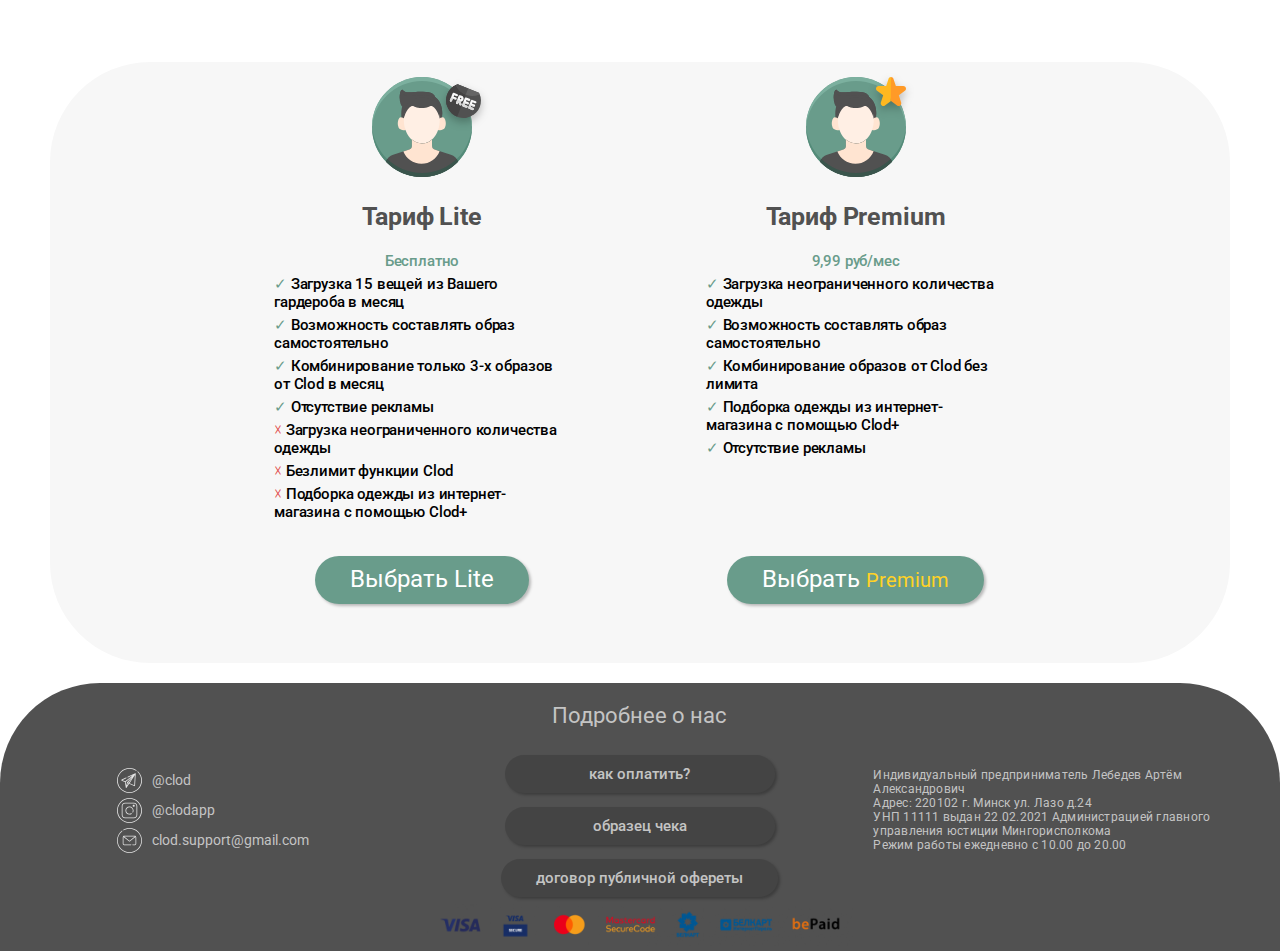
==== commit 322d72da: "header upd" ====
--- a/index.html
+++ b/index.html
@@ -14,20 +14,20 @@
 
 <body>
     <header>
-        <div class="pic1">
-            <div class="logo">
-                <img src="./public/logo.svg" alt="">
-                <span>Your personal stylist</span>
-            </div>
+
+        <div class="logo">
+            <img src="./public/logo.svg" alt="">
+            <span>Your personal stylist</span>
         </div>
-        <div class="pic2"></div>
-       
     </header>
     <section class="interest">
         <p class="interest_text">
             <span class="interest_text_label">Clod</span>
             – приложение, которое составит наилучшие сочетания одежды из Вашего гардероба и поможет создать свой неповторимый стиль.
+            <br>
+            <a href="./app.html" class="video_button">Зарегестрироваться</a>
         </p>
+       
         <li class="dots">
             <ul class="dots_element"></ul>
             <ul class="dots_element"></ul>
@@ -128,7 +128,7 @@
                     <p class="cross">☓ Подборка одежды из интернет-магазина с помощью Clod+ </p>
                 </div>
              
-                <a href="./app" class="video_button">Выбрать Lite</a>
+                <a href="./app.html" class="video_button">Выбрать Lite</a>
             </div>
             <div class="price_user">
                 <div class="price_user-img-container">
@@ -144,7 +144,7 @@
                     <p class="ok">✓ Подборка одежды из интернет-магазина с помощью Clod+</p>
                     <p class="ok">✓ Отсутствие рекламы</p>
                 </div>
-                <a href="./app" class="video_button">Выбрать <span>Premium</span></a>
+                <a href="./app.html" class="video_button">Выбрать <span>Premium</span></a>
             </div>
         </div>
     </section>
--- a/style.css
+++ b/style.css
@@ -14,20 +14,32 @@
 /* HEADER */
 
 header {
-    background-image: url('./public/header1.png');
+    background-image: url('./public/header.png');
+    min-height: 40vh;
     background-repeat: no-repeat;
-    background-size: cover;
-    min-height: 60vh;
-}
-
+    background-size: 200%;
+    background-position: 60% 35%;
+    position: relative;
+    overflow: hidden;
+    }
 header .logo {
-    padding-top: 50px;
-    padding-left: 57px;
+    position: absolute;
+    top: 40px;
+    right: -20px;
     display: grid;
     flex-direction: column;
     justify-content: start;
     align-items: flex-start;
     align-content: flex-start;
+   
+}
+
+.logo img {
+    width: 70%;
+}
+.logo span {
+    font-size: 16px;
+    justify-self: flex-start;
 }
 
 
@@ -35,6 +47,11 @@
 
 .interest {
     margin-bottom: 0;
+}
+
+.interest .video_button {
+    font-size: 16px;
+    margin: 15px  ;
 }
 .interest_text{
     position: relative;
--- a/desktop.css
+++ b/desktop.css
@@ -1,39 +1,45 @@
+
+
+
 @media (min-width: 700px) {
 
    header {
-       display: grid;
-       grid-template-columns: 1fr 1fr;
+   background-image: url('./public/header.png');
+   min-height: 90vh;
+   background-repeat: no-repeat;
+   background-size: 120%;
+   background-position: 100% 35%;
+   position: relative;
    }
 
+
    header .logo {
-       right: 0;
-       top: 50%;
-       position: absolute;
-       padding: 0px;
-       transform: translate(50%, -100%);
+    top: 170px;
+    right: 230px;    
    }
-   .pic1 {
-    position: relative;
-    background-image: url('./public/header1.png');
-    background-repeat: no-repeat;
-    background-size: cover;
-   }
-   .pic2 {
-    background-image: url('./public/header2.png');
-    background-repeat: no-repeat;
-    background-size: cover;
-   }
+
+   .logo img {
+    width: 150%;
+}
+.logo span {
+    font-size: 20px;
+    justify-self: flex-start;
+}
 
 
     .interest {
         display: grid;
         justify-items: center;
     }
+    .interest .video_button {
+        font-size: 40px;
+        margin-top: 25px;
+    }
     
     .interest_text {
         max-width: 780px;
         top: 0;
-        margin-top: 150px;
+        margin-top: 30px;
         font-size: 35px;
     }
 
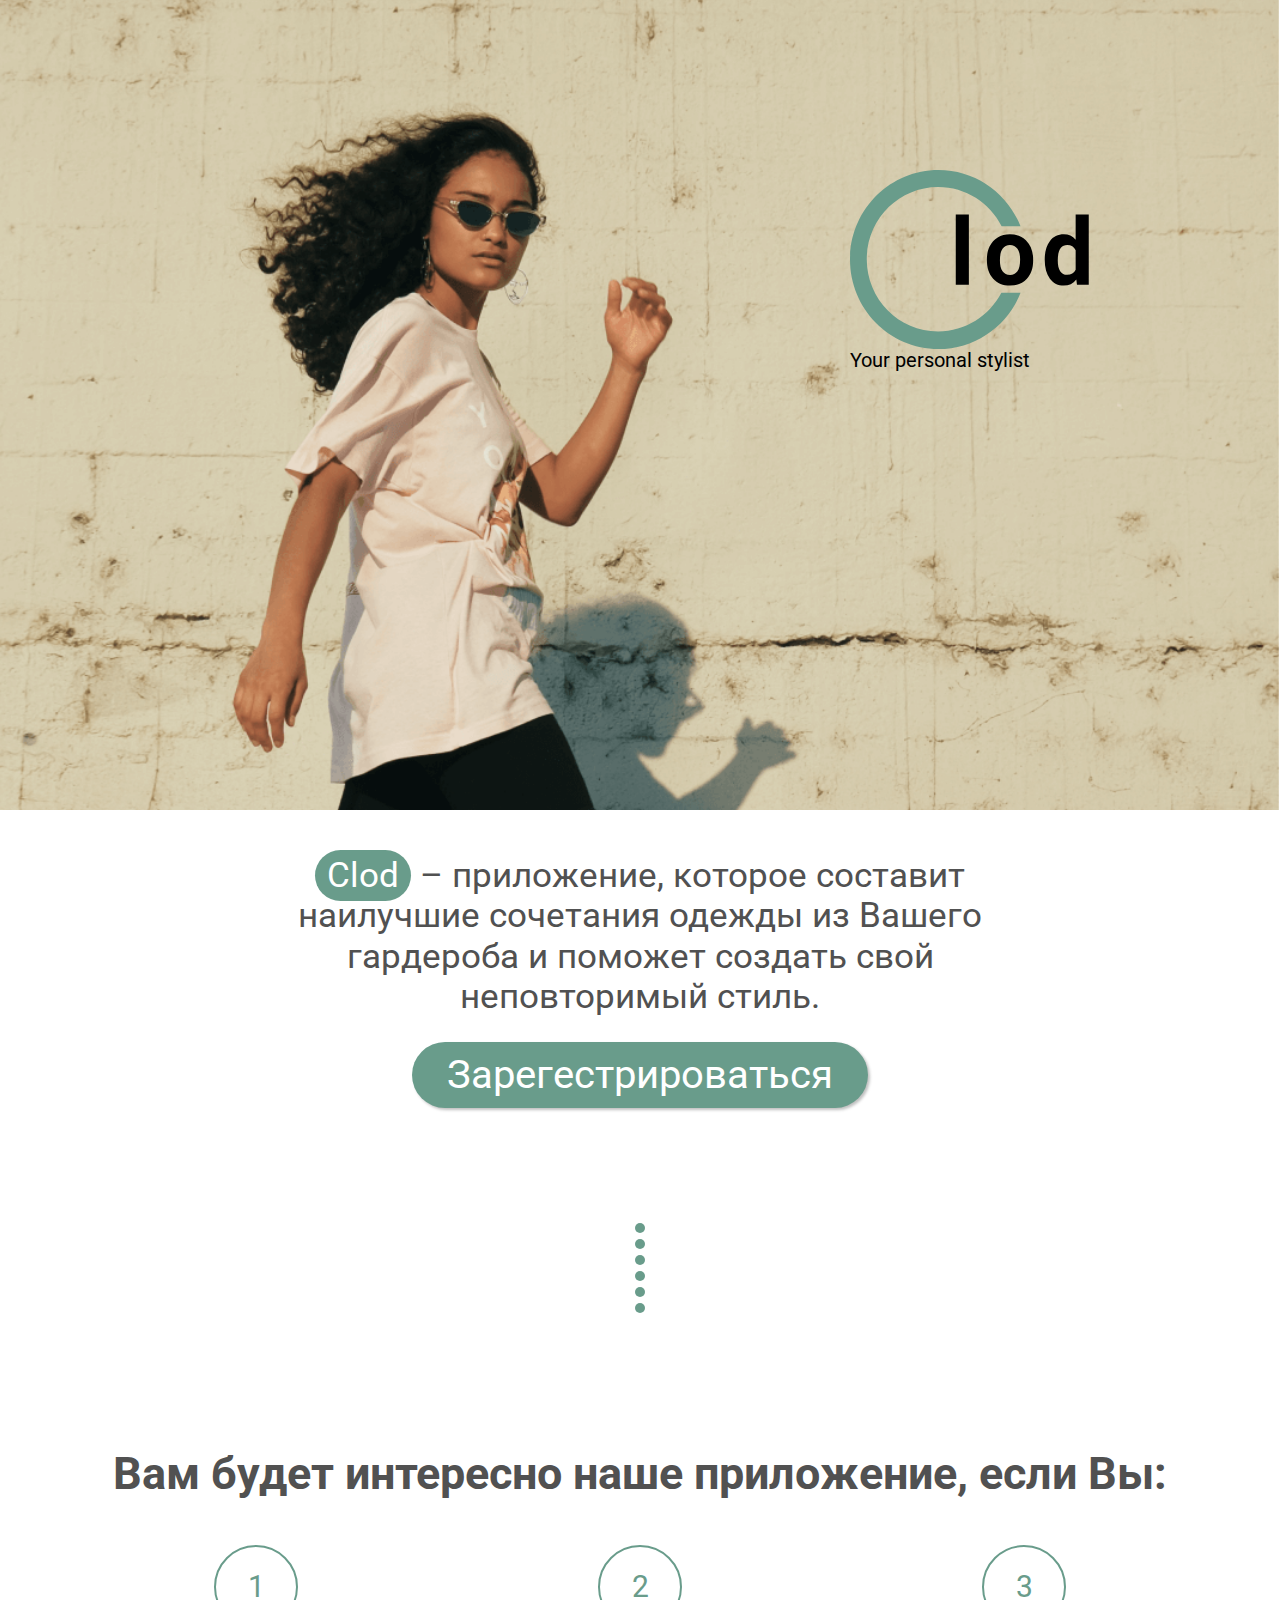
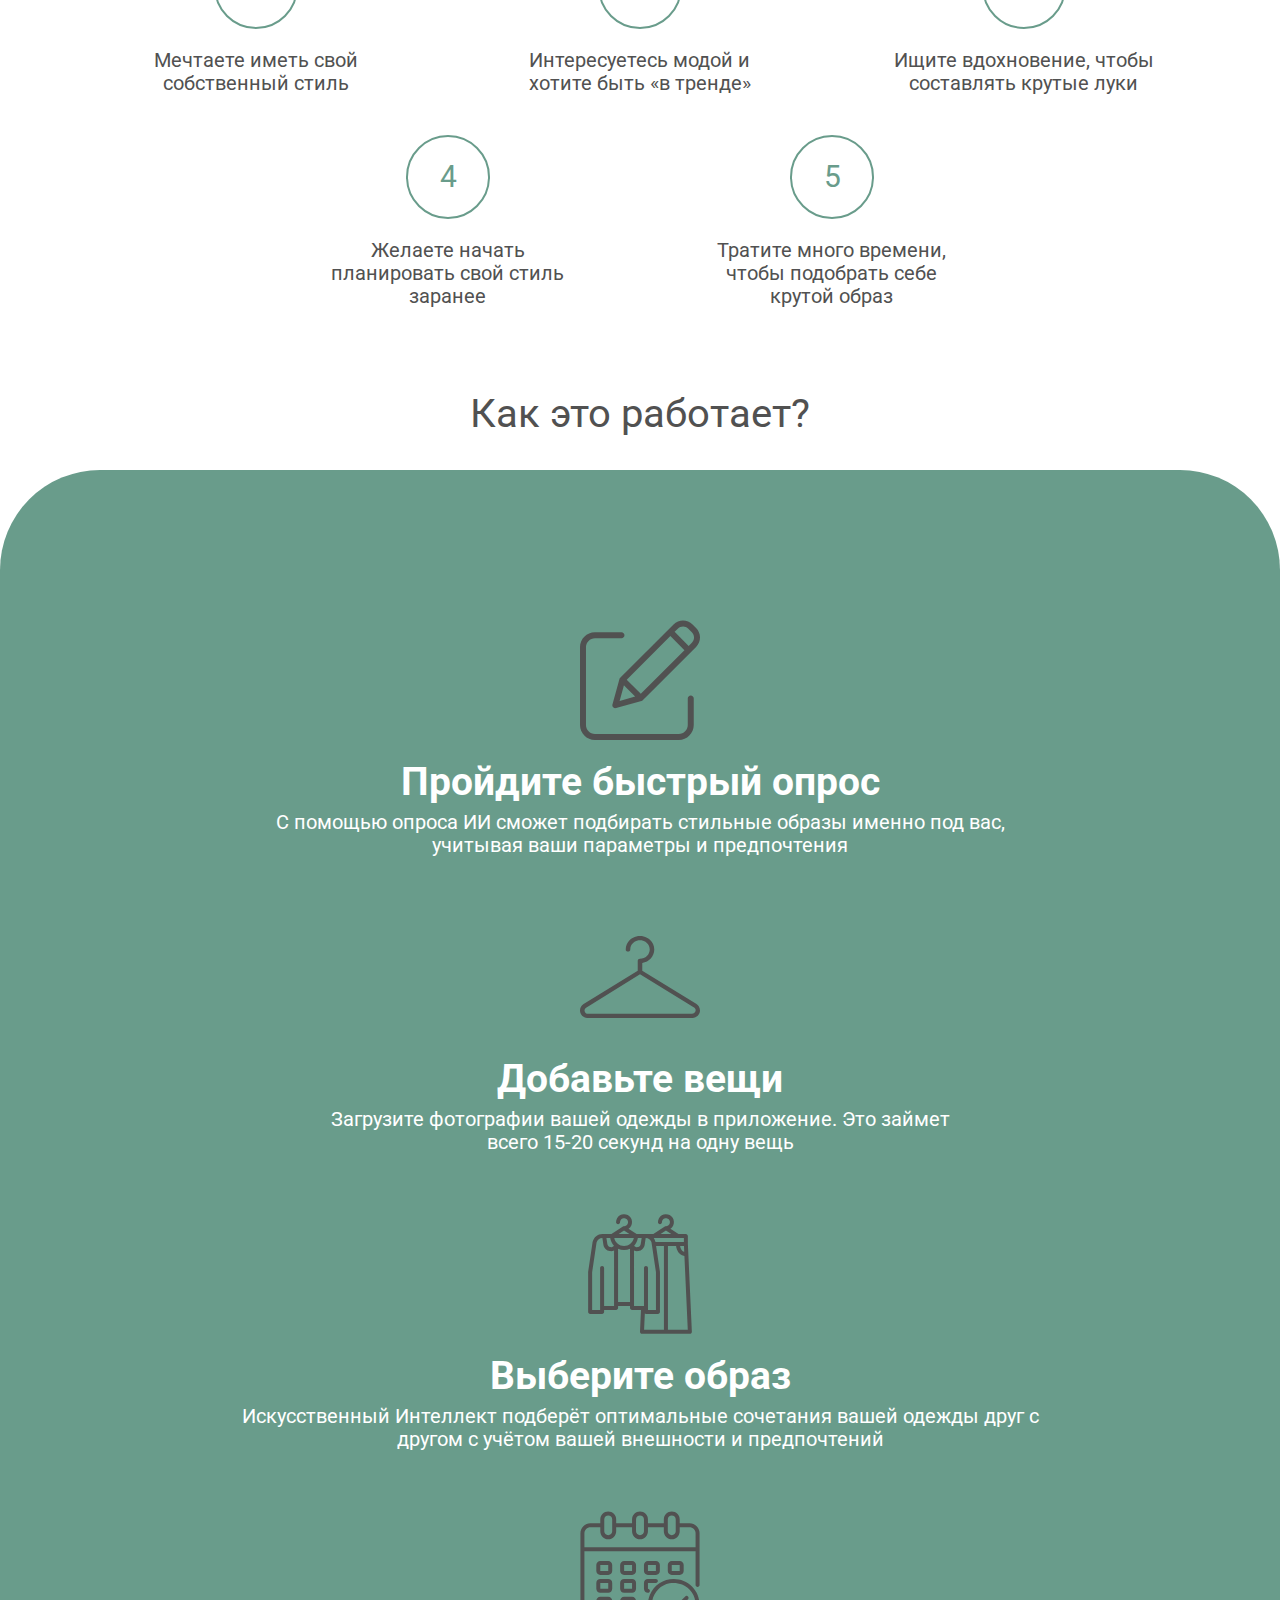
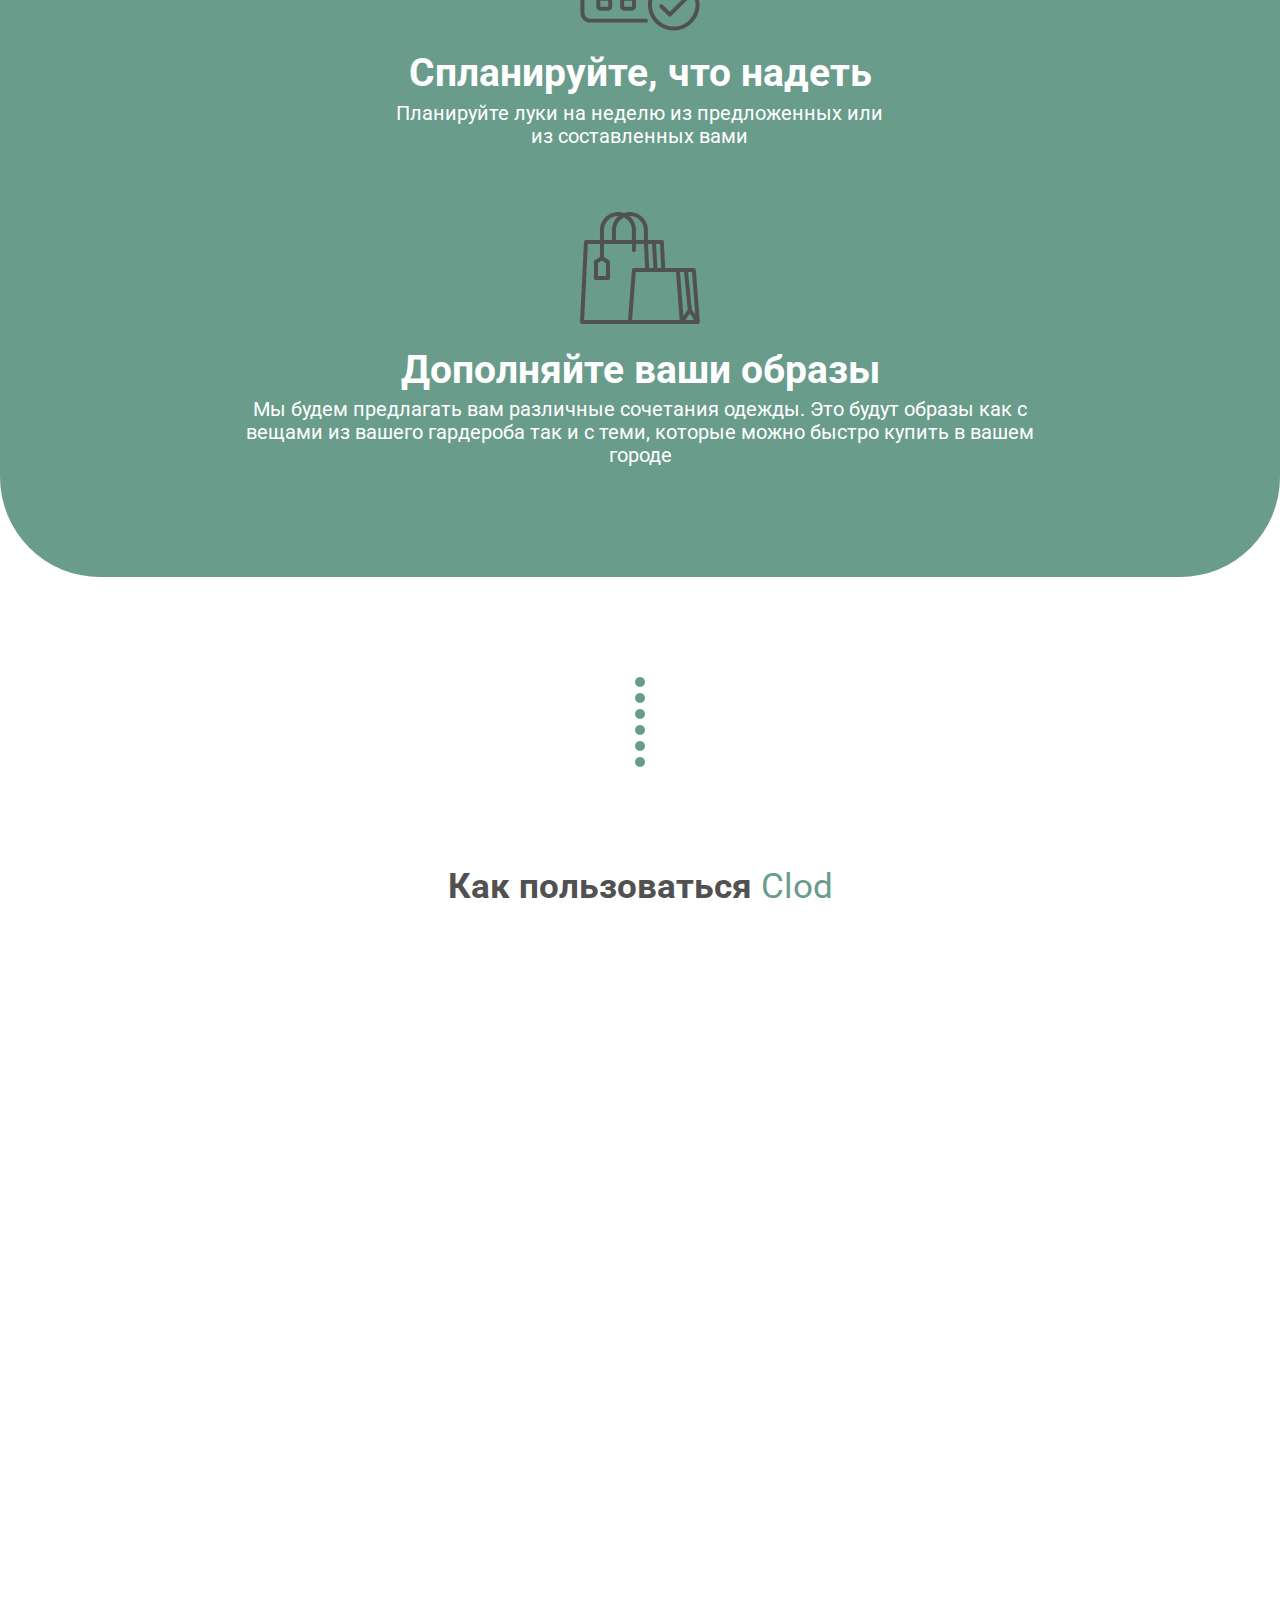
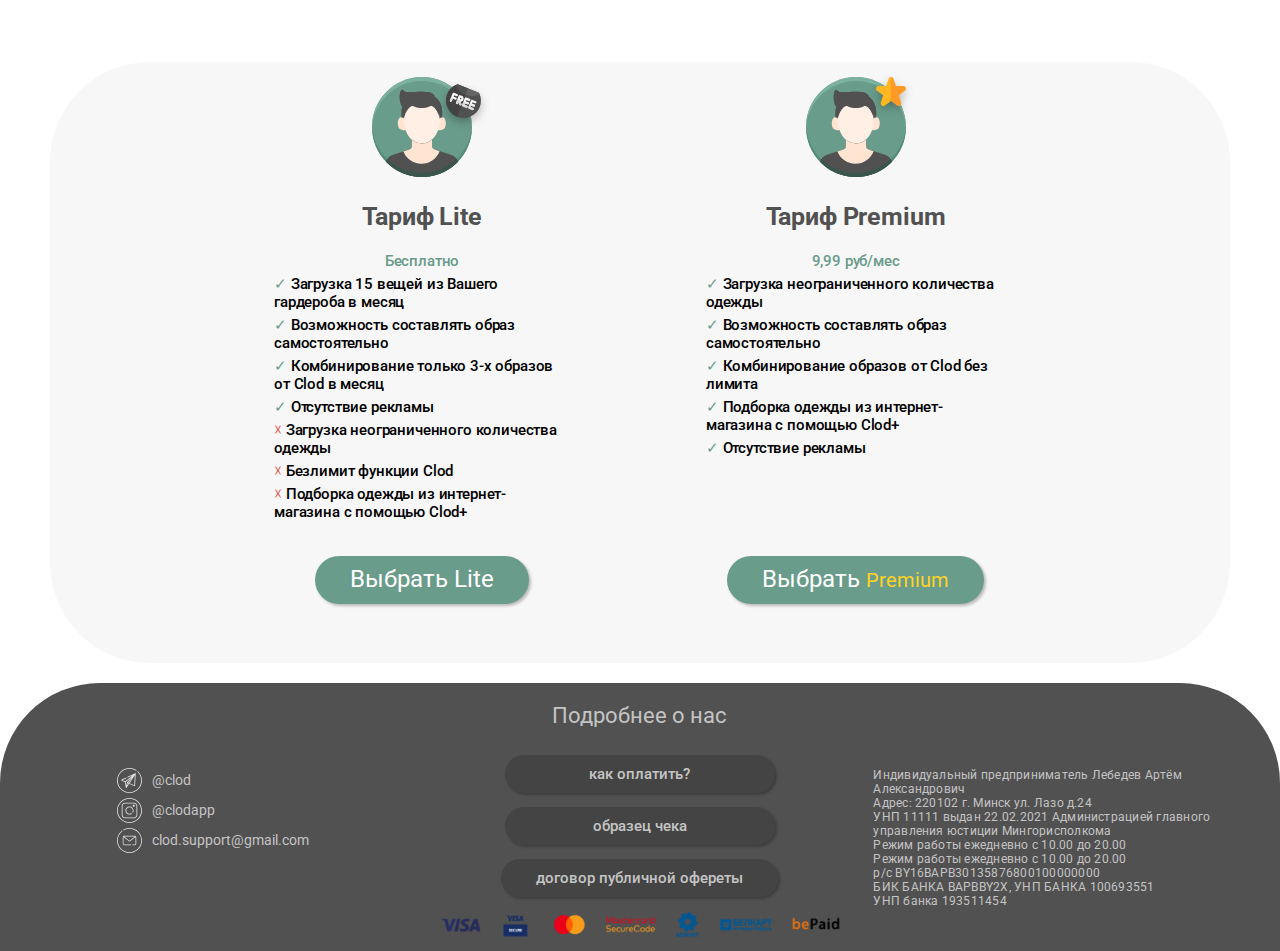
==== commit a0574d63: "unp bank" ====
--- a/index.html
+++ b/index.html
@@ -187,7 +187,10 @@
             
             <p class="wb-stl-custom1"><span >Режим работы&nbsp;ежедневно с 10.00 до 20.00</span></p>
             
-            
+            <p class="wb-stl-custom1"><span >Режим работы&nbsp;ежедневно с 10.00 до 20.00</span></p>
+            <p class="wb-stl-custom1"><span>р/с BY16BAPB30135876800100000000</span></p>
+            <p class="wb-stl-custom1"><span >БИК БАНКА BAPBBY2X, УНП БАНКА 100693551&nbsp;</span></p>
+            <p class="wb-stl-custom1"><span >УНП банка&nbsp;193511454</span></p>
             </div>
     </footer>
 </body>
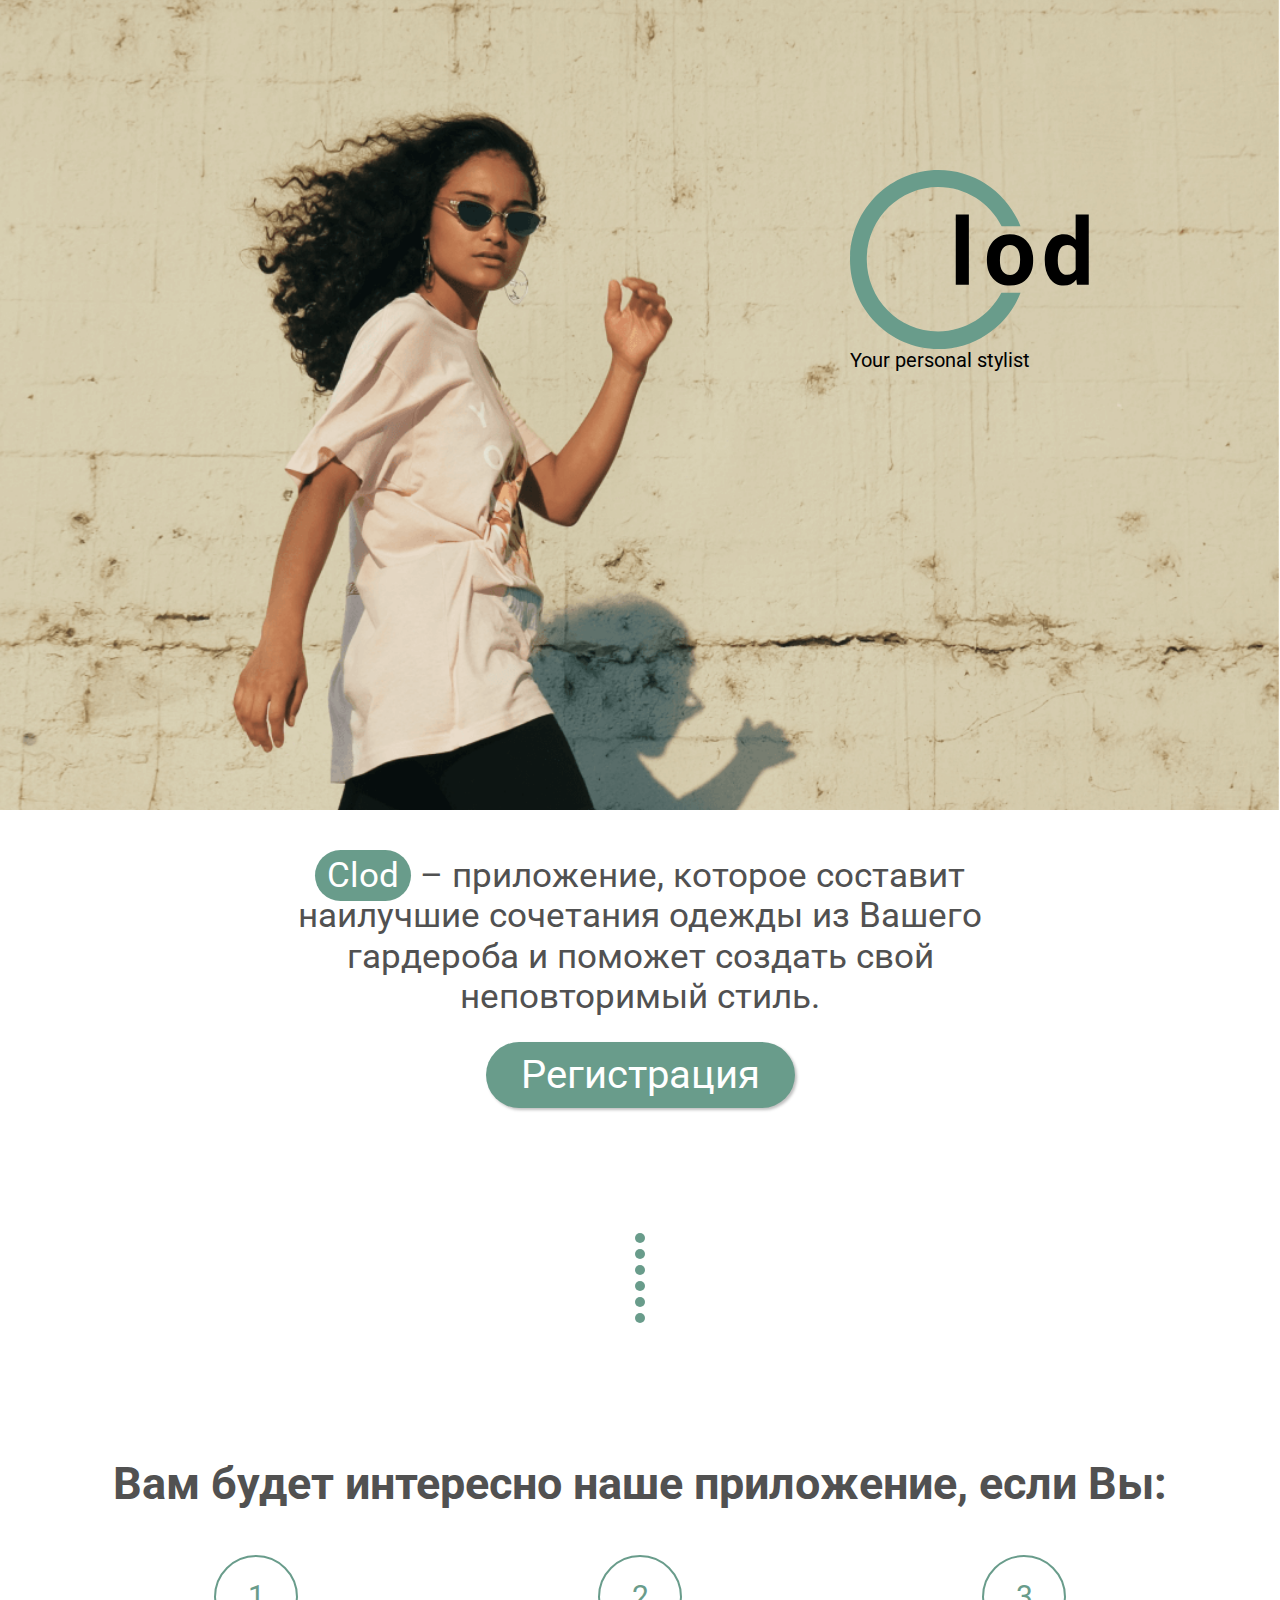
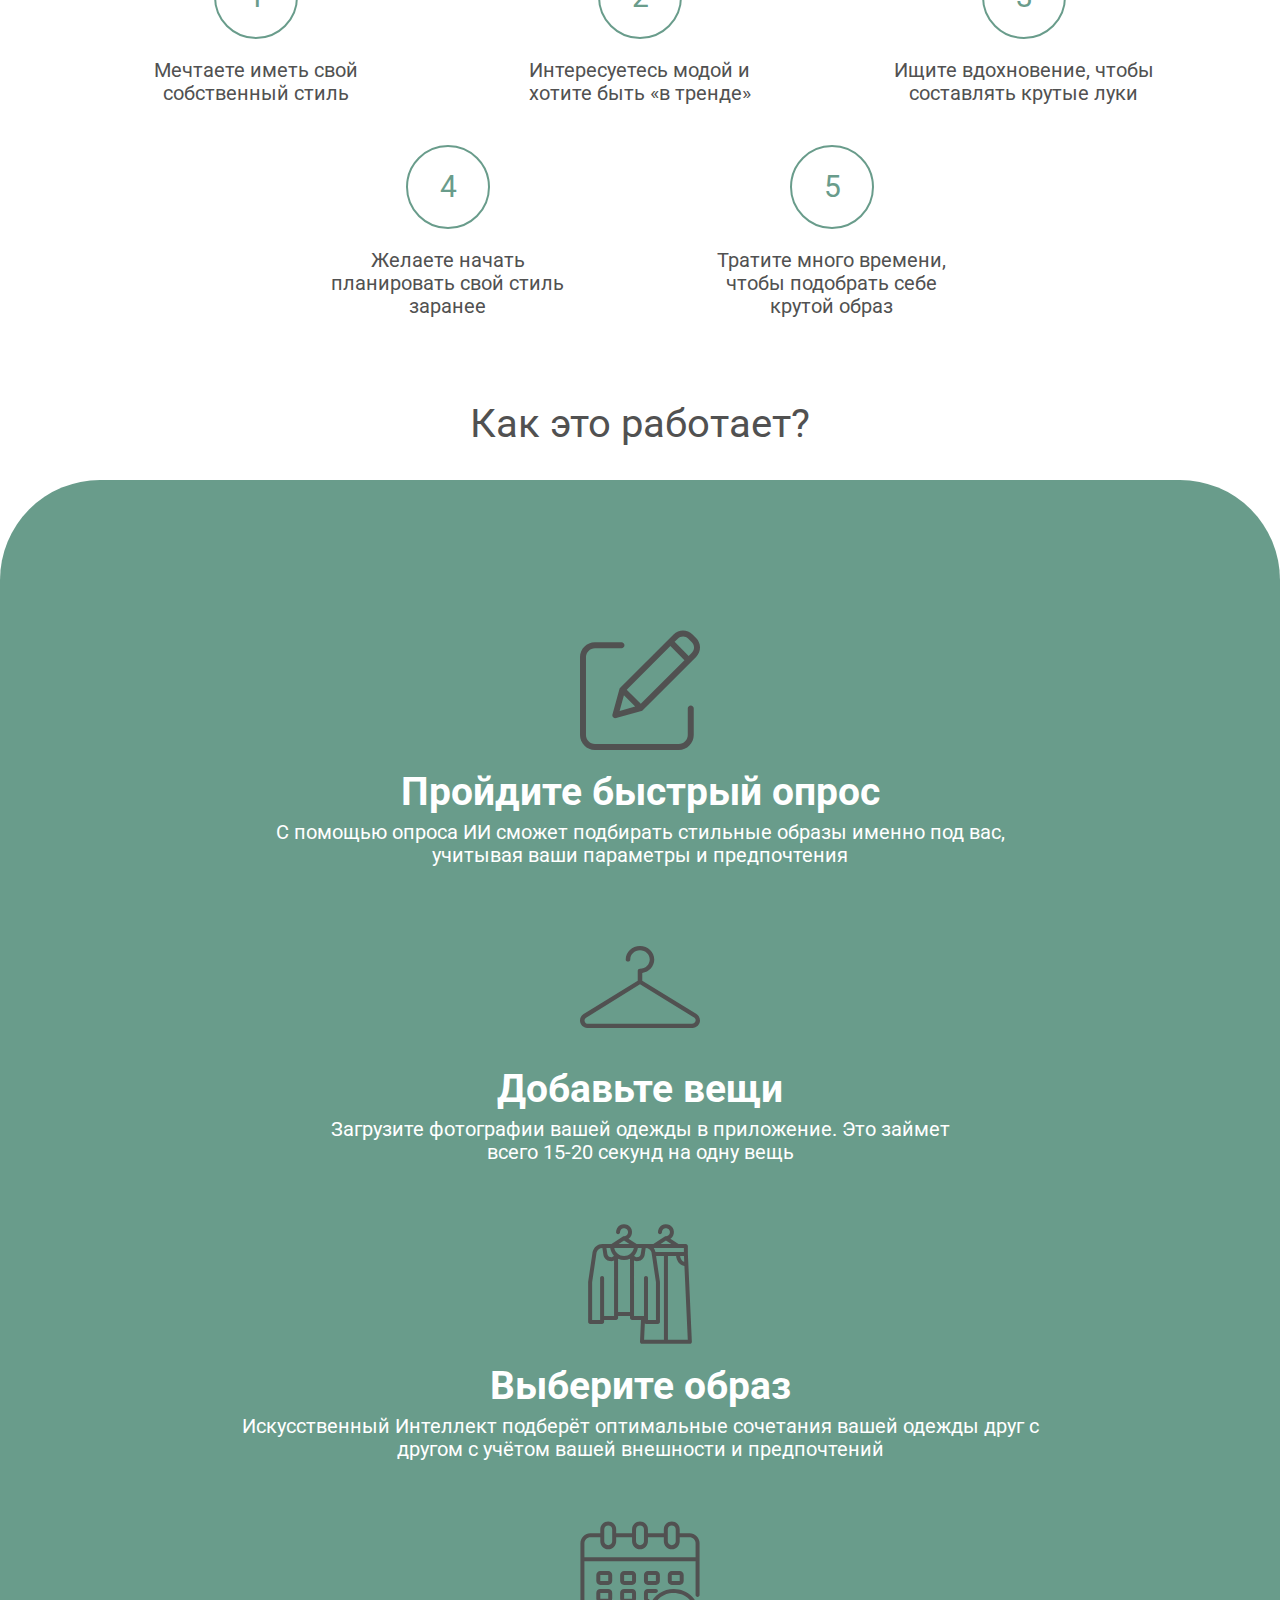
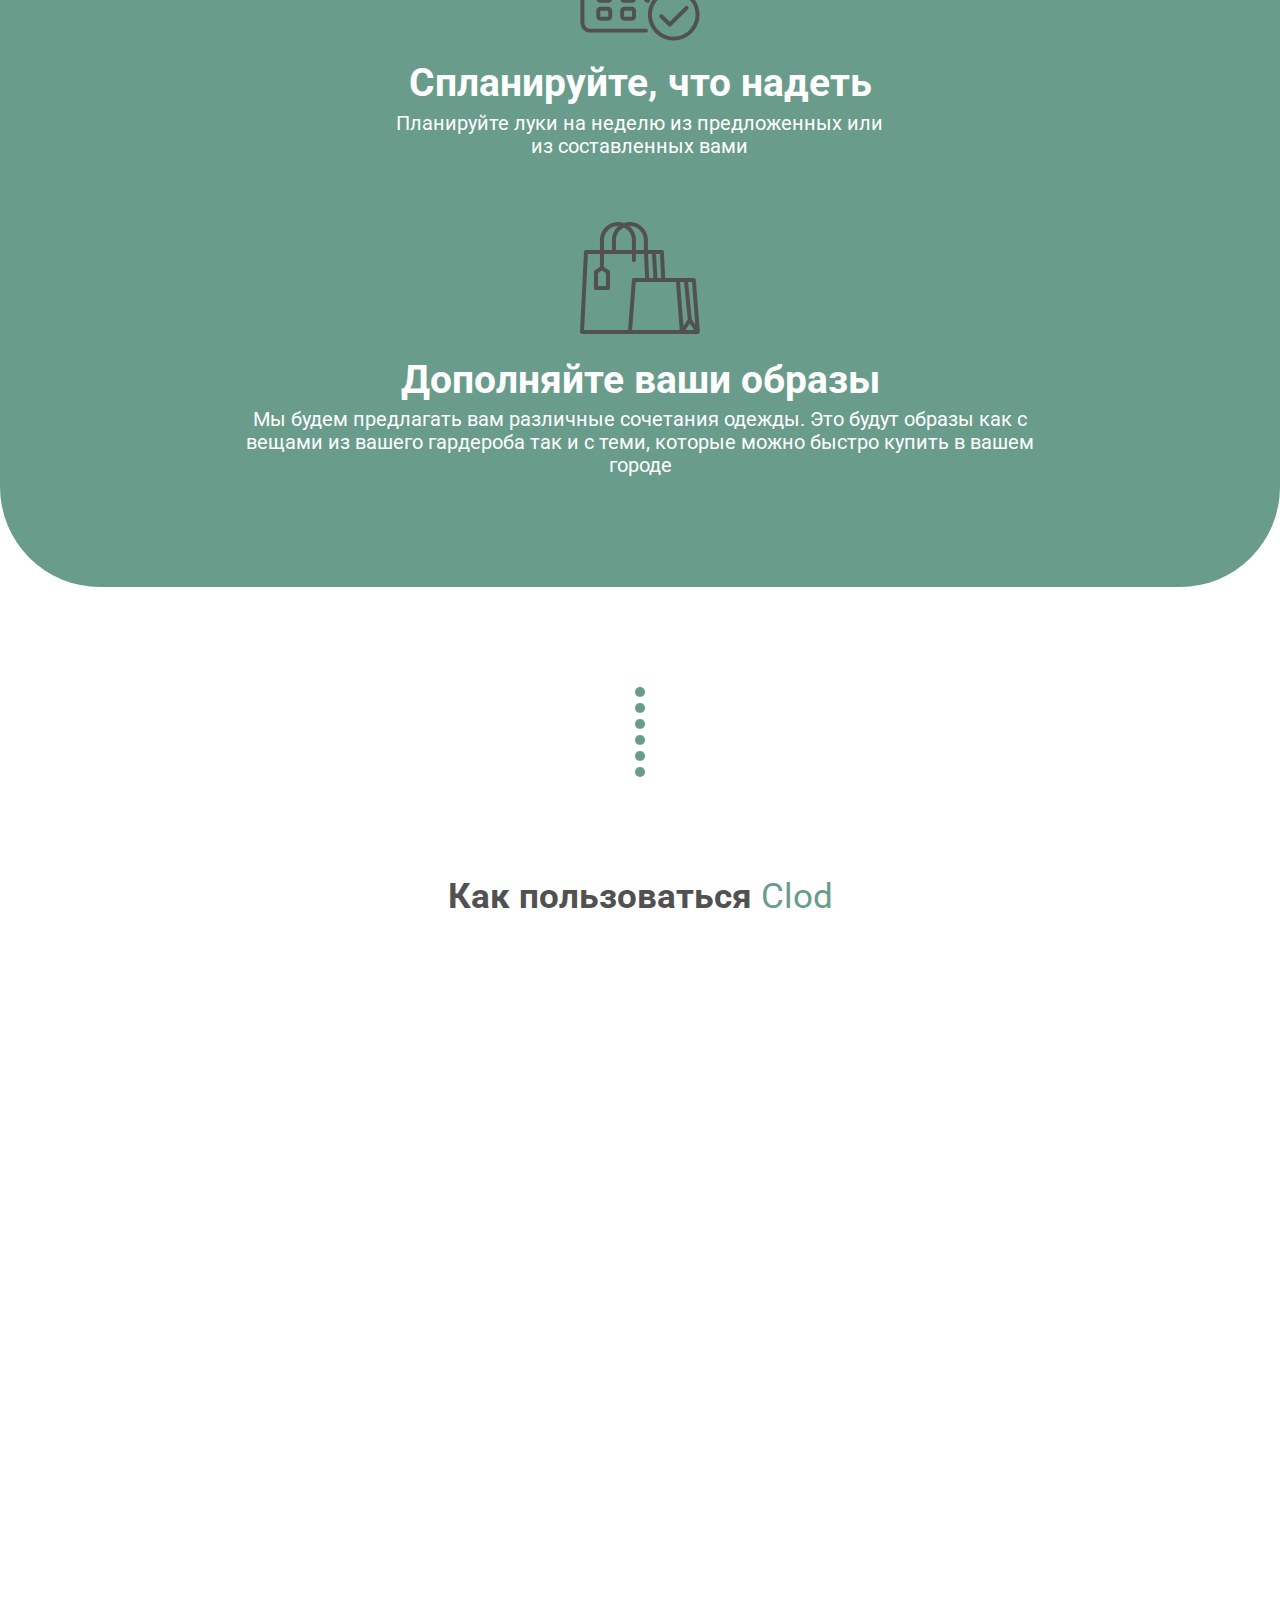
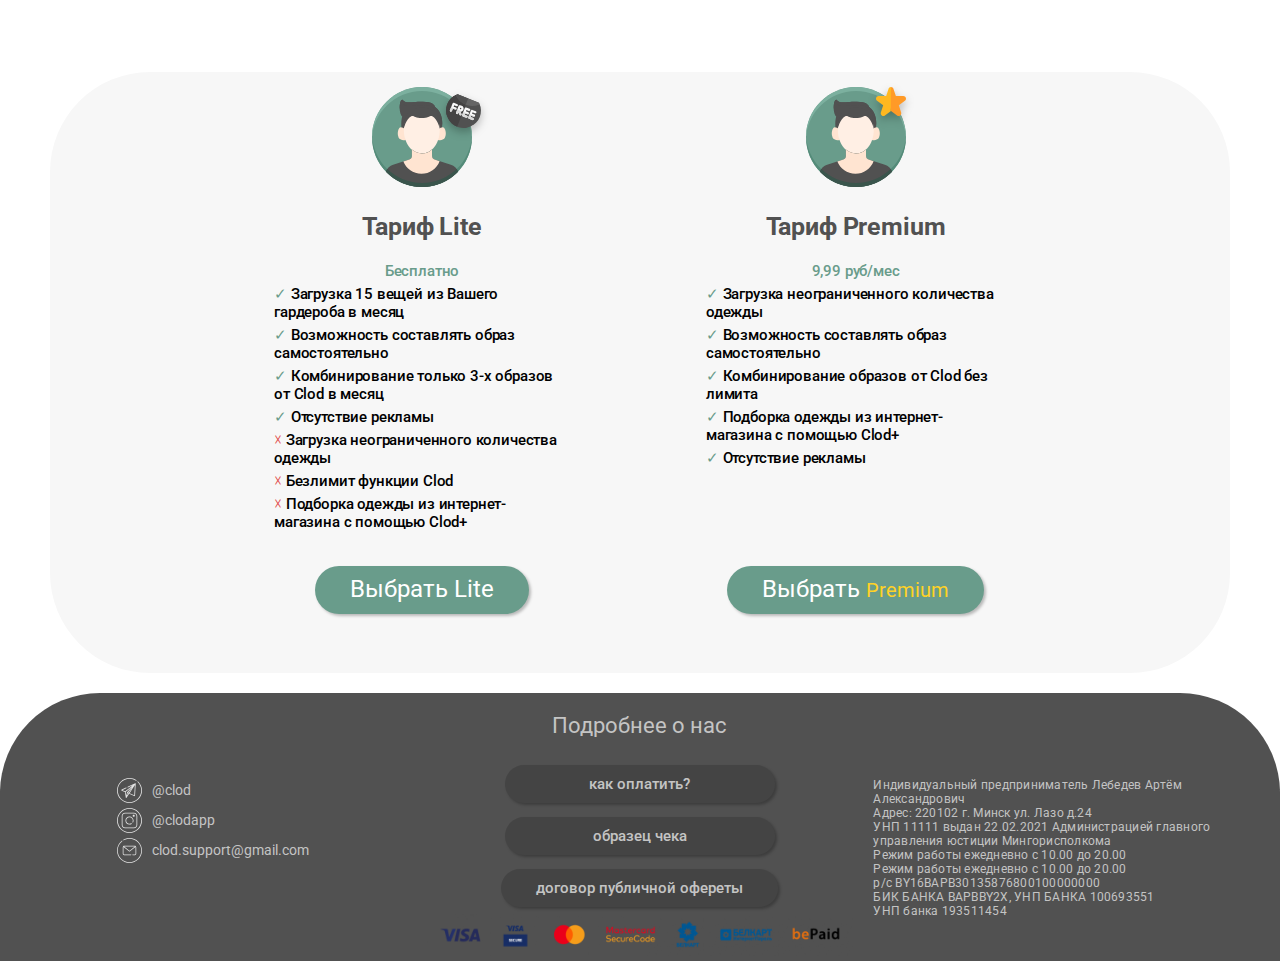
==== commit 353f9132: "refactoring reg button" ====
--- a/index.html
+++ b/index.html
@@ -25,7 +25,7 @@
             <span class="interest_text_label">Clod</span>
             – приложение, которое составит наилучшие сочетания одежды из Вашего гардероба и поможет создать свой неповторимый стиль.
             <br>
-            <a href="./app.html" class="video_button">Зарегестрироваться</a>
+            <a href="./app.html" class="video_button">Регистрация</a>
         </p>
        
         <li class="dots">
@@ -179,14 +179,9 @@
         </div>
         <div id="wb_element_instance85" class="wb_element wb_text_element" data-plugin="TextArea" style=" line-height: normal;">
             <p class="wb-stl-custom1"><span >Индивидуальный предприниматель Лебедев Артём Александрович</span></p>
-
             <p class="wb-stl-custom1"><span >Адрес:&nbsp;220102&nbsp;г. Минск ул. Лазо д.24</span></p>
-            
             <p class="wb-stl-custom1"><span >УНП&nbsp;11111 выдан&nbsp;22.02.2021&nbsp;Администрацией&nbsp;главного управления юстиции Мингорисполкома</span></p>
-            
-            
             <p class="wb-stl-custom1"><span >Режим работы&nbsp;ежедневно с 10.00 до 20.00</span></p>
-            
             <p class="wb-stl-custom1"><span >Режим работы&nbsp;ежедневно с 10.00 до 20.00</span></p>
             <p class="wb-stl-custom1"><span>р/с BY16BAPB30135876800100000000</span></p>
             <p class="wb-stl-custom1"><span >БИК БАНКА BAPBBY2X, УНП БАНКА 100693551&nbsp;</span></p>
--- a/style.css
+++ b/style.css
@@ -50,8 +50,8 @@
 }
 
 .interest .video_button {
-    font-size: 16px;
-    margin: 15px  ;
+    font-size: 24px;
+    margin: 25px  ;
 }
 .interest_text{
     position: relative;
@@ -68,7 +68,7 @@
     color: white;
     background-color: #699C8B;
     padding: 2px 6px;
-    border-radius: 5px;
+    border-radius: 13px;
 }
 
 
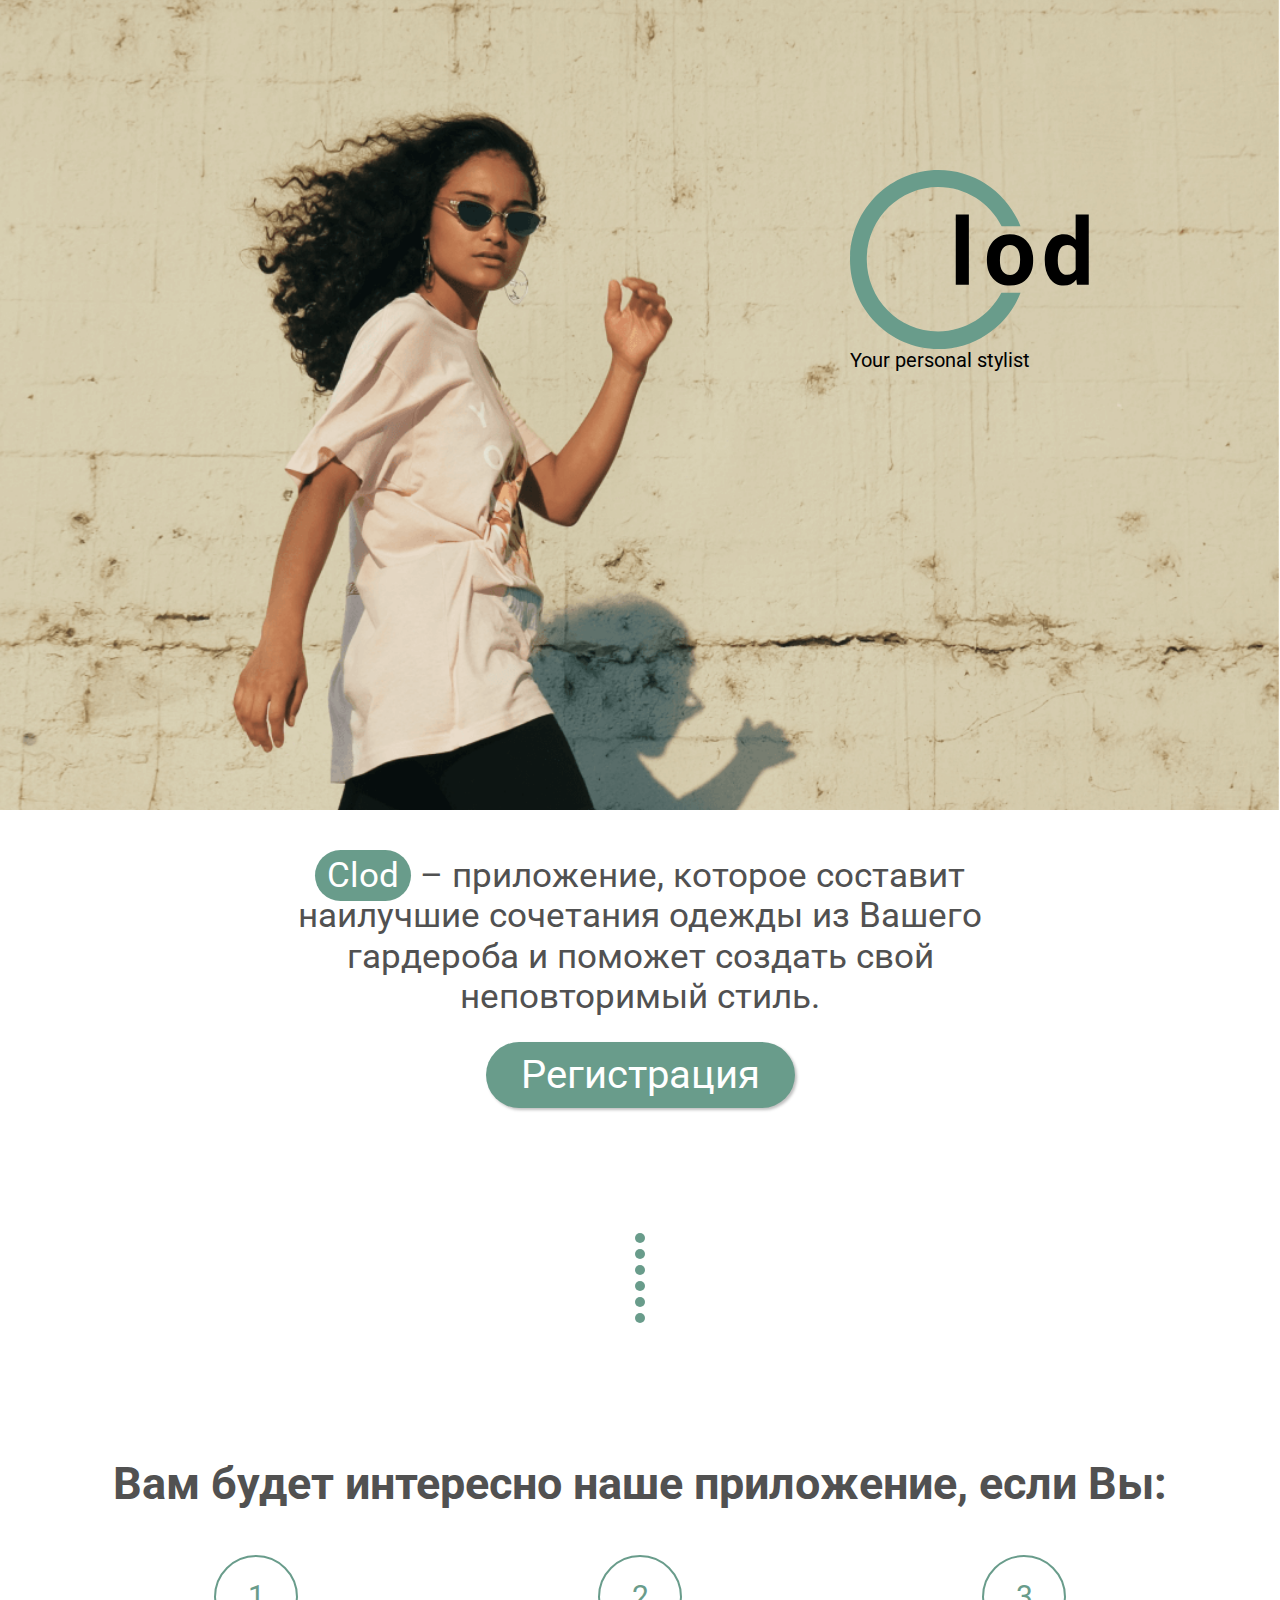
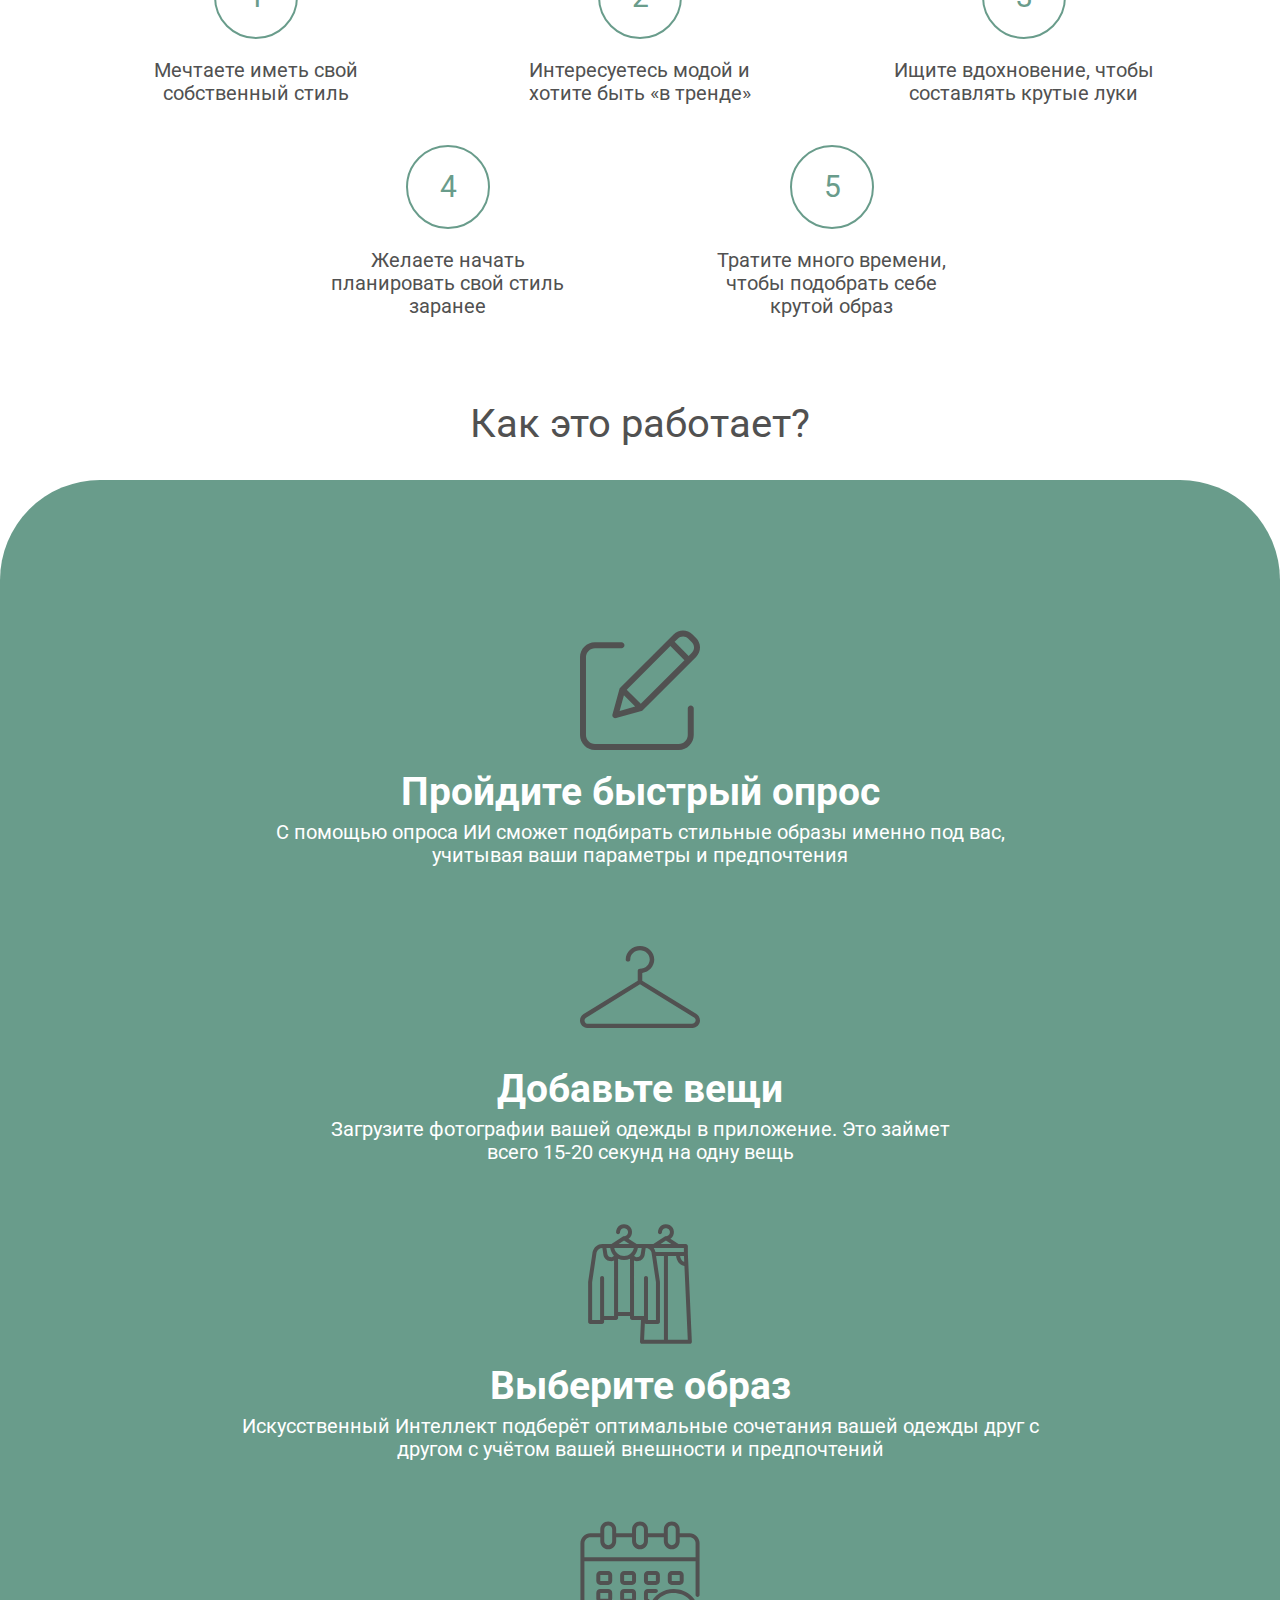
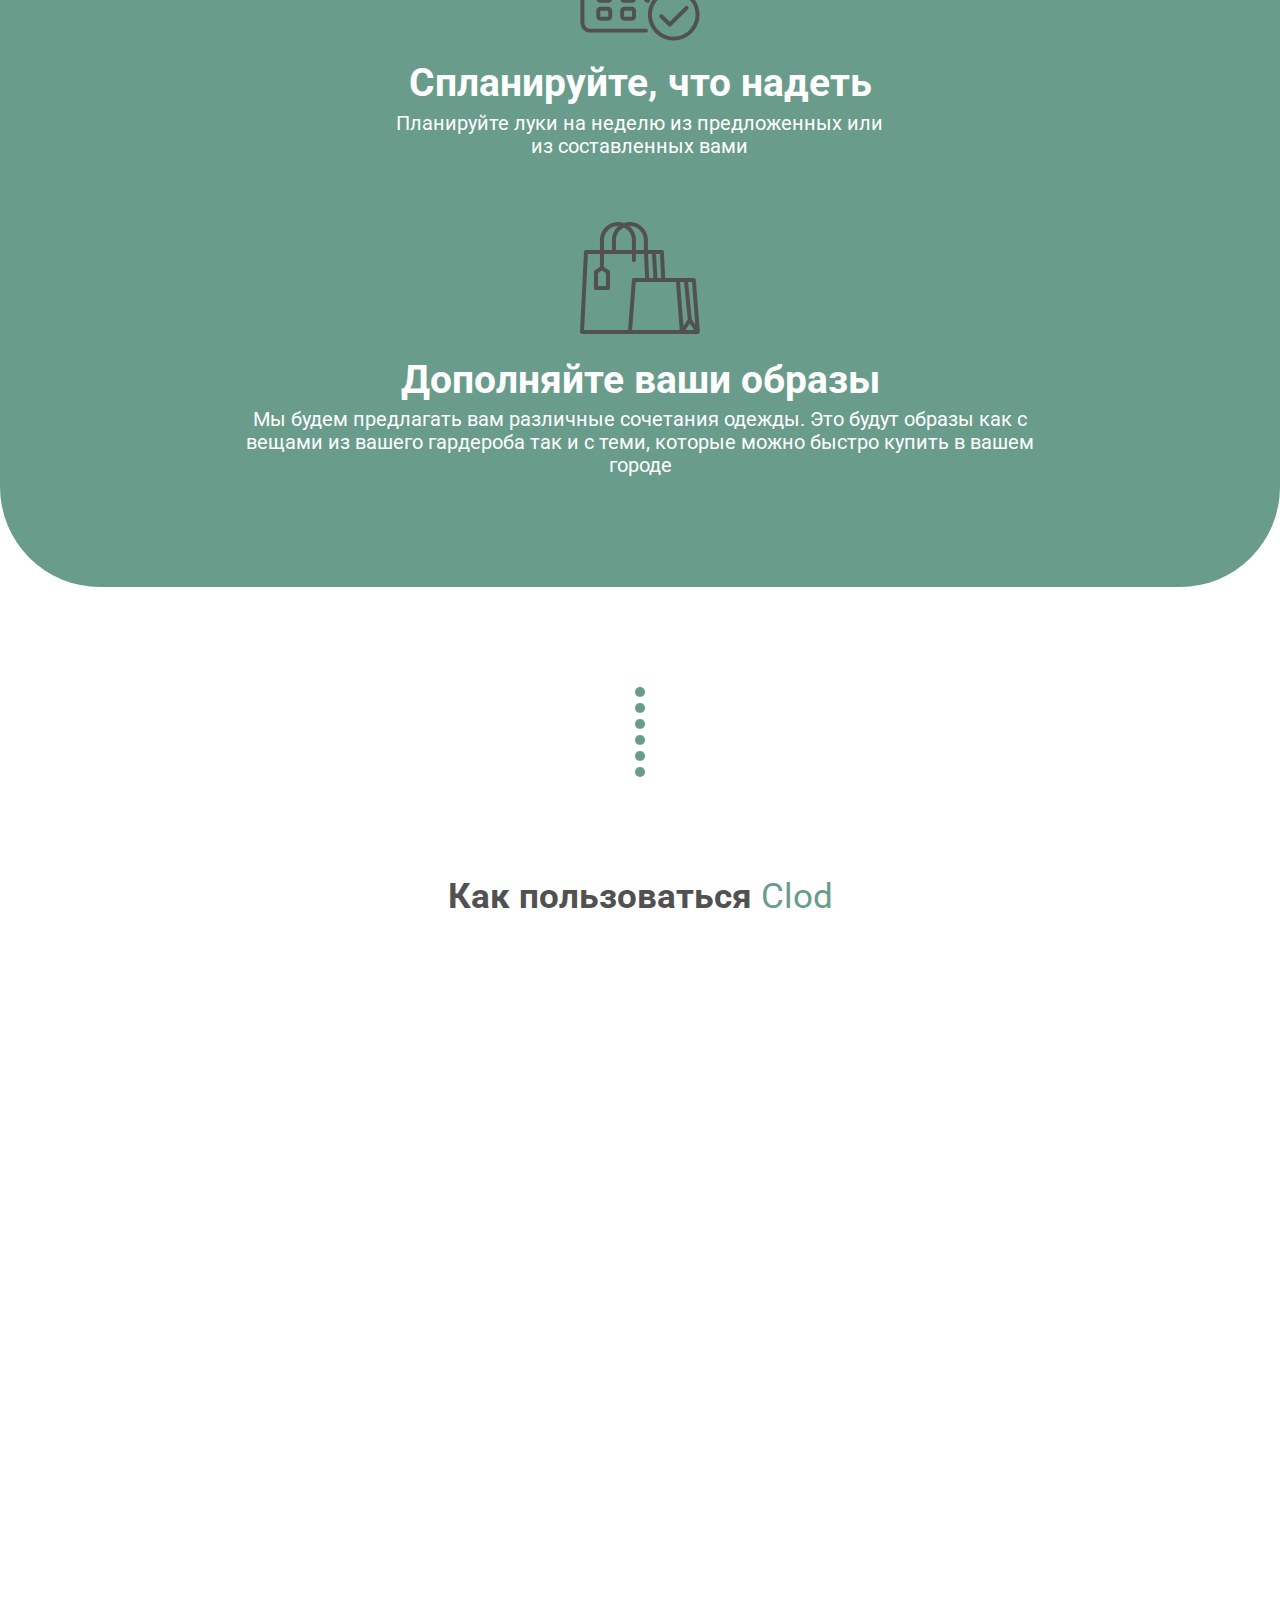
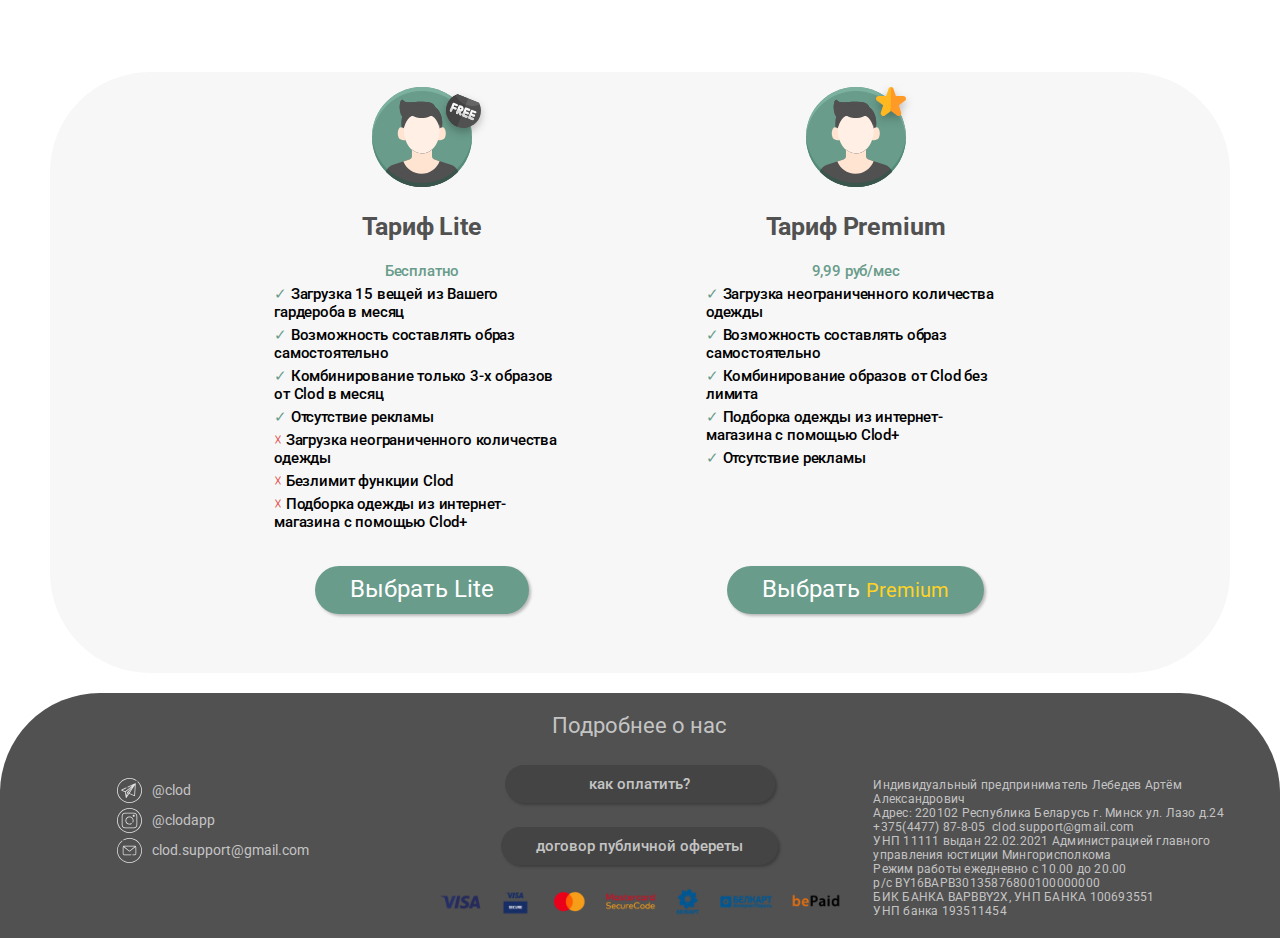
==== commit 95ba4ec0: "updates for bank" ====
--- a/index.html
+++ b/index.html
@@ -151,7 +151,7 @@
     <footer>
         <div class="payments">
             <a href="https://yadi.sk/i/N4idGKxlLxEtuQ" class="video_button">как оплатить?</a>
-            <a href="https://yadi.sk/d/qoUvsSC5tWFWOA" class="video_button">образец чека</a>
+            <!-- <a href="https://yadi.sk/d/qoUvsSC5tWFWOA" class="video_button">образец чека</a> -->
             <a href="./public_offeret.html" class="video_button">договор публичной офереты</a>
             <a href="https://bepaid.by/">
                 <img   src="./public/pay-icons.png" alt="">
@@ -179,13 +179,15 @@
         </div>
         <div id="wb_element_instance85" class="wb_element wb_text_element" data-plugin="TextArea" style=" line-height: normal;">
             <p class="wb-stl-custom1"><span >Индивидуальный предприниматель Лебедев Артём Александрович</span></p>
-            <p class="wb-stl-custom1"><span >Адрес:&nbsp;220102&nbsp;г. Минск ул. Лазо д.24</span></p>
+            <p class="wb-stl-custom1"><span >Адрес:&nbsp;220102&nbsp;Республика Беларусь г. Минск ул. Лазо д.24</span></p>
+            <p class="wb-stl-custom1"><span >+375(4477) 87-8-05&nbsp;  clod.support@gmail.com</span></p>
             <p class="wb-stl-custom1"><span >УНП&nbsp;11111 выдан&nbsp;22.02.2021&nbsp;Администрацией&nbsp;главного управления юстиции Мингорисполкома</span></p>
-            <p class="wb-stl-custom1"><span >Режим работы&nbsp;ежедневно с 10.00 до 20.00</span></p>
             <p class="wb-stl-custom1"><span >Режим работы&nbsp;ежедневно с 10.00 до 20.00</span></p>
             <p class="wb-stl-custom1"><span>р/с BY16BAPB30135876800100000000</span></p>
             <p class="wb-stl-custom1"><span >БИК БАНКА BAPBBY2X, УНП БАНКА 100693551&nbsp;</span></p>
             <p class="wb-stl-custom1"><span >УНП банка&nbsp;193511454</span></p>
+          
+            
             </div>
     </footer>
 </body>
